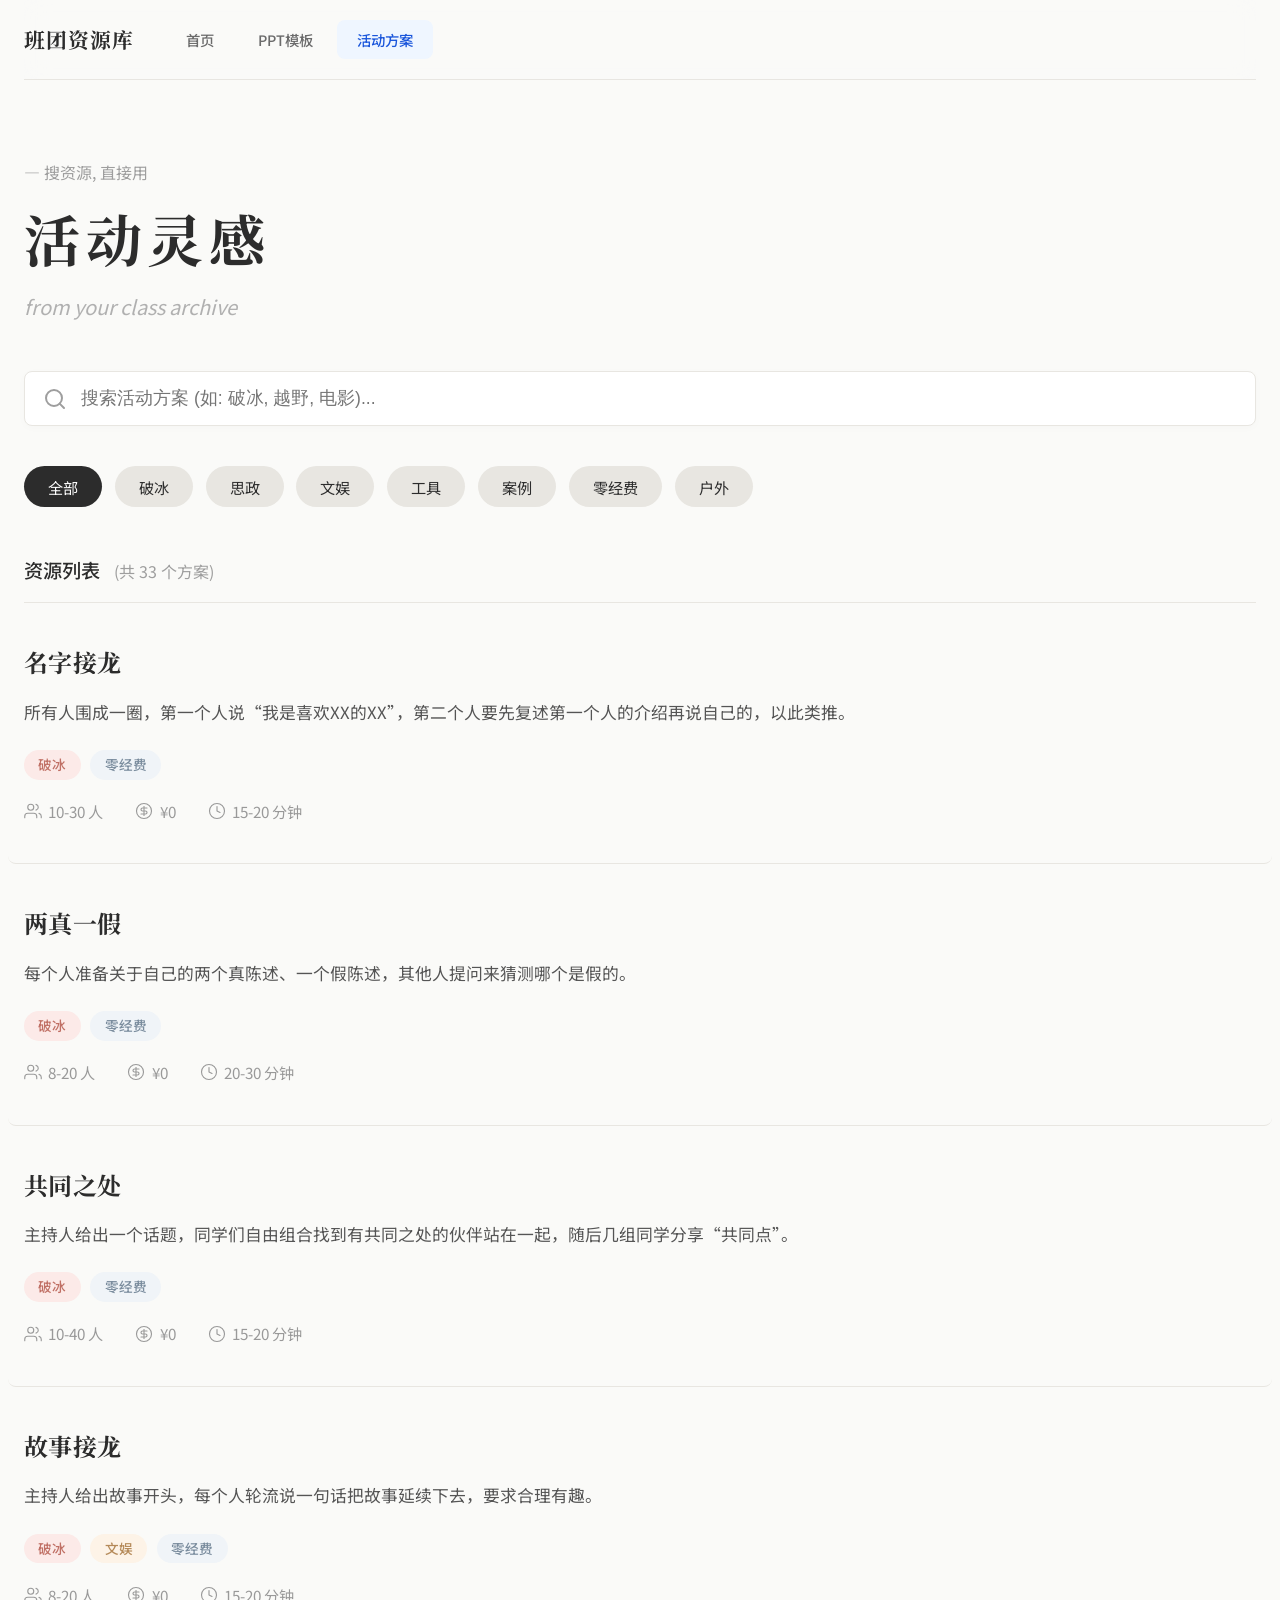
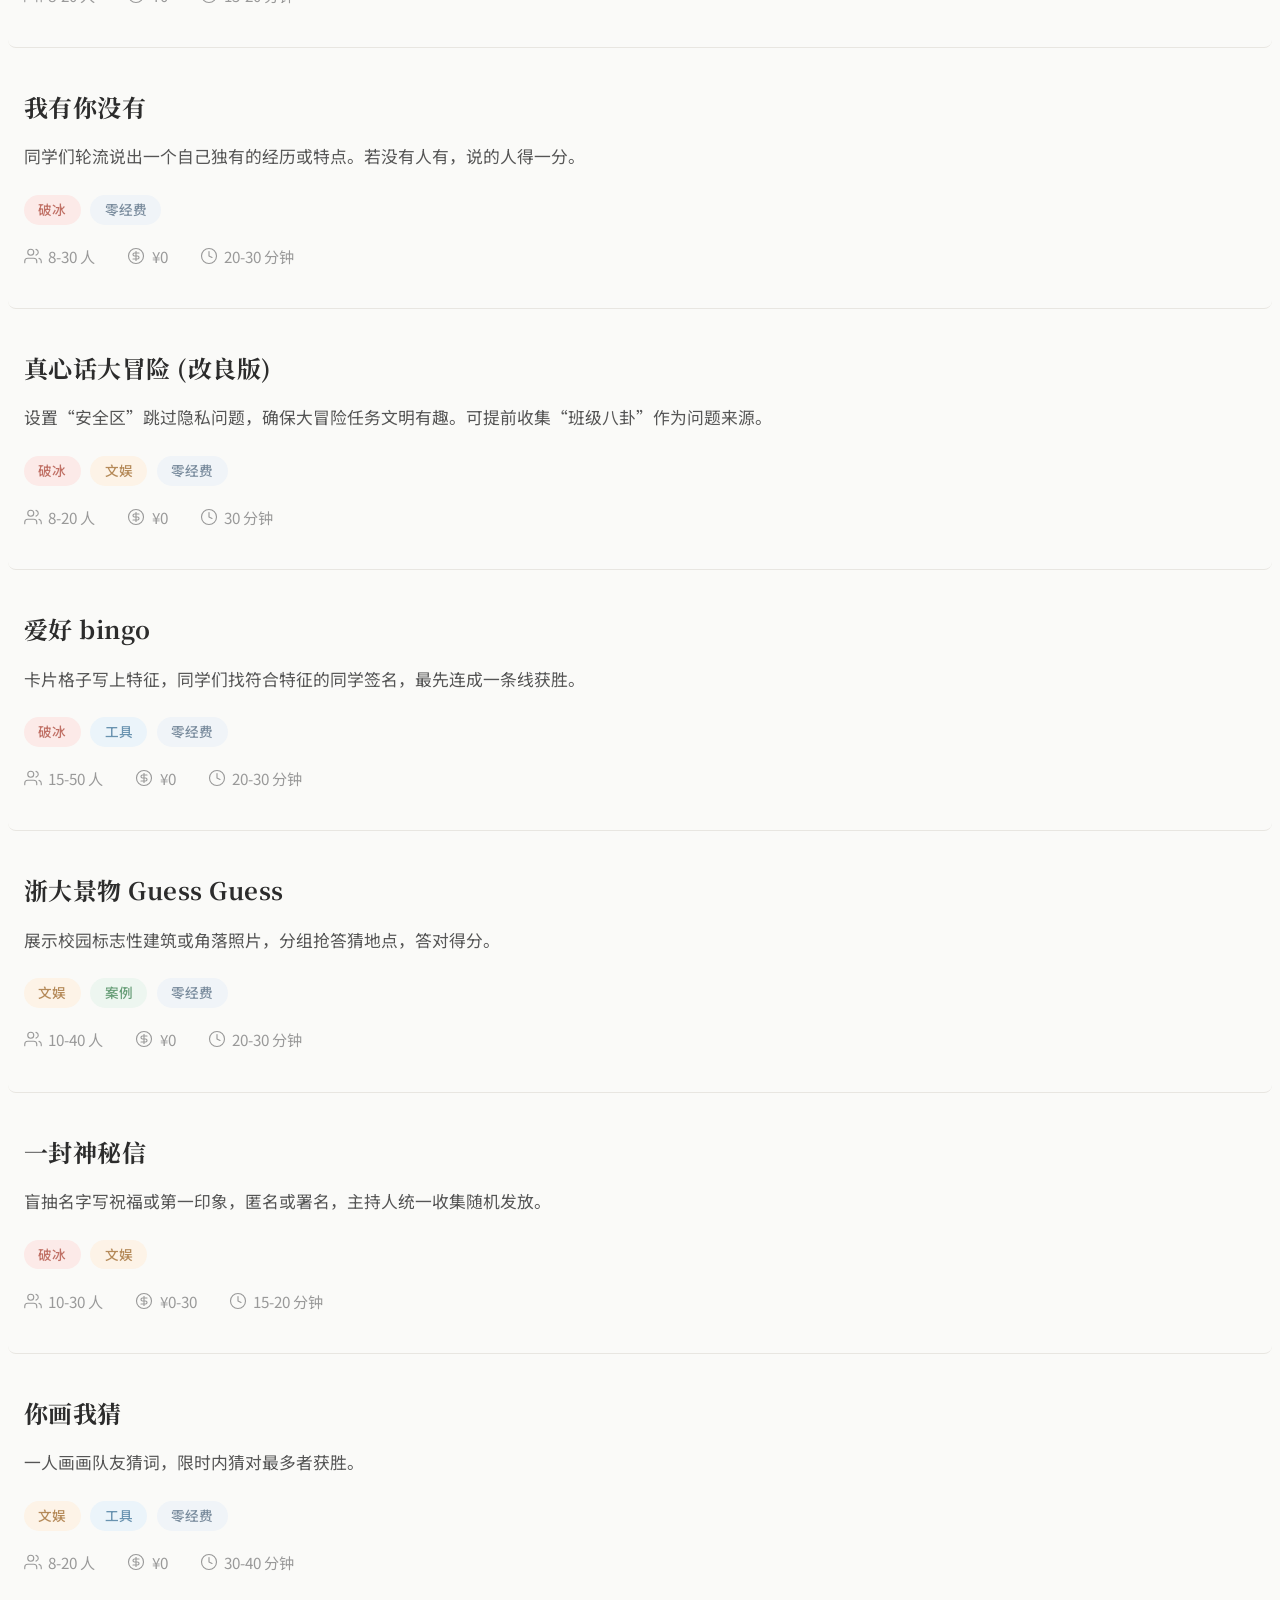
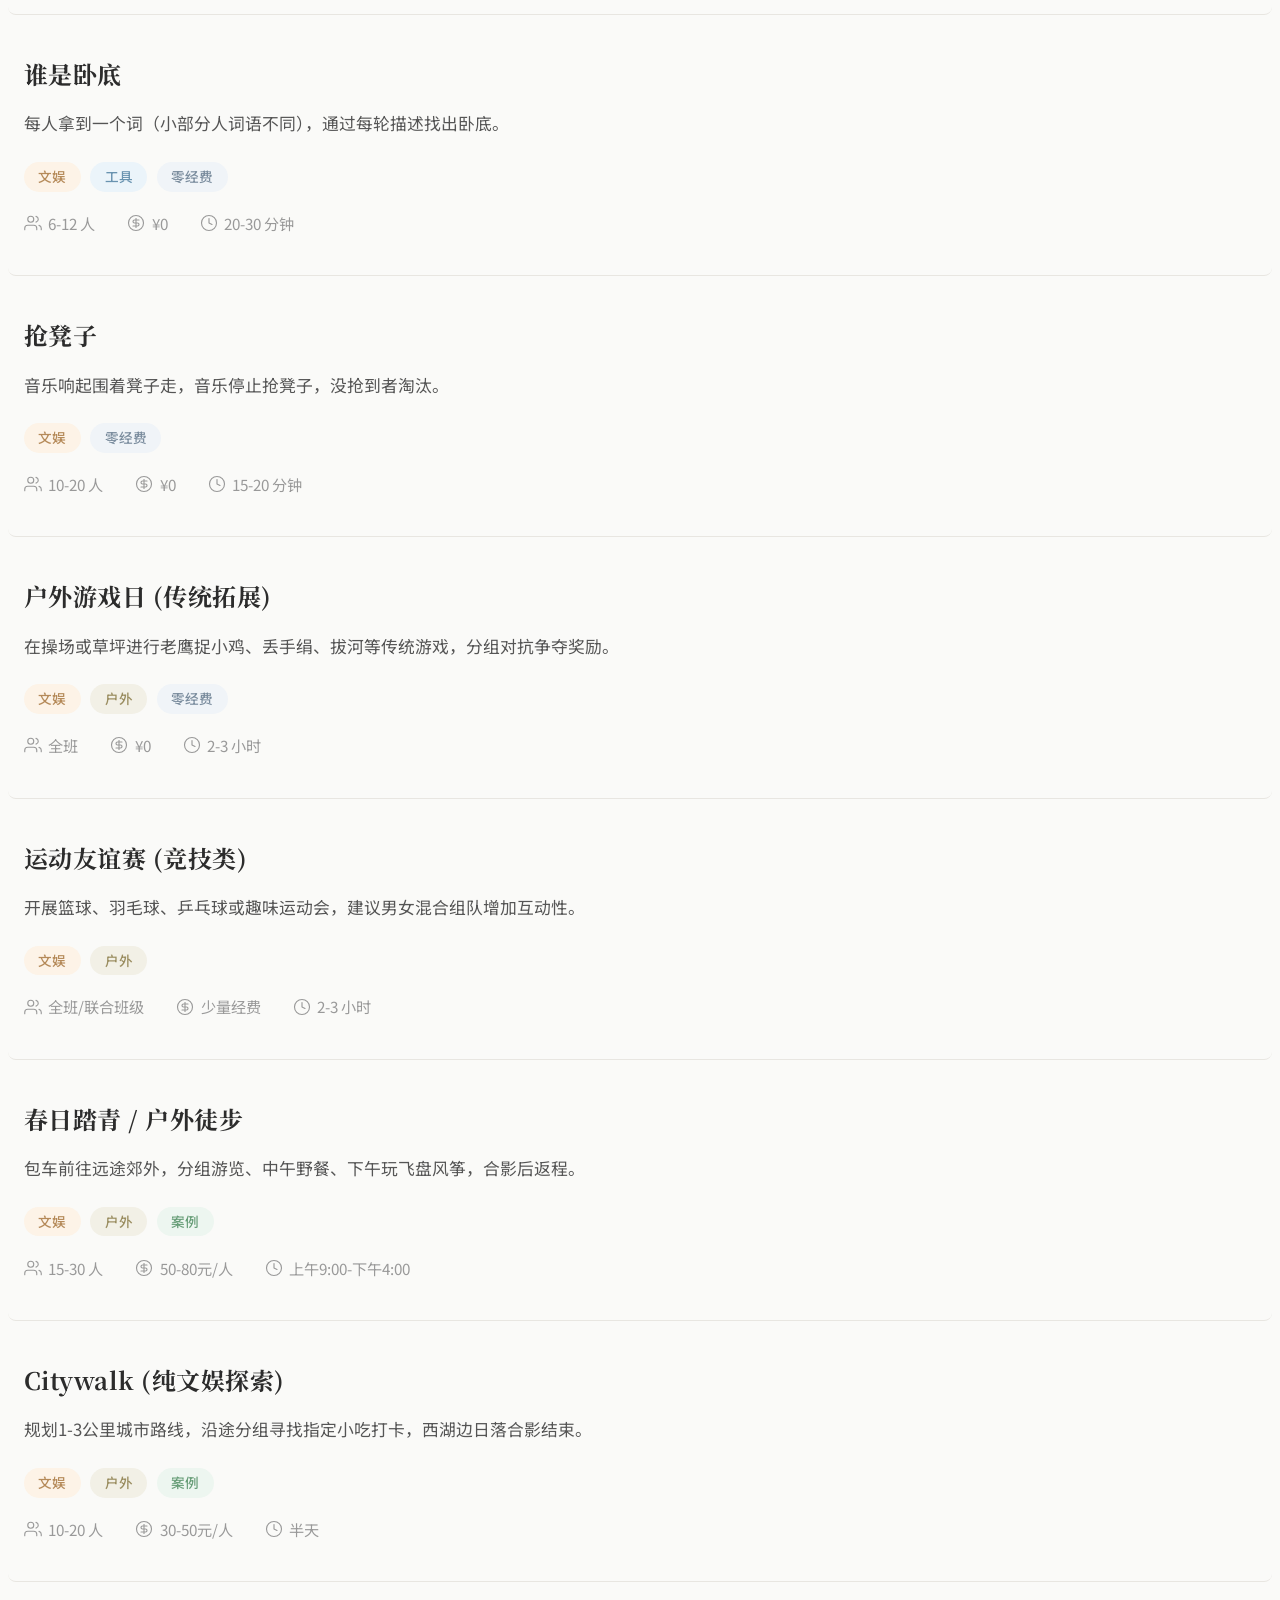
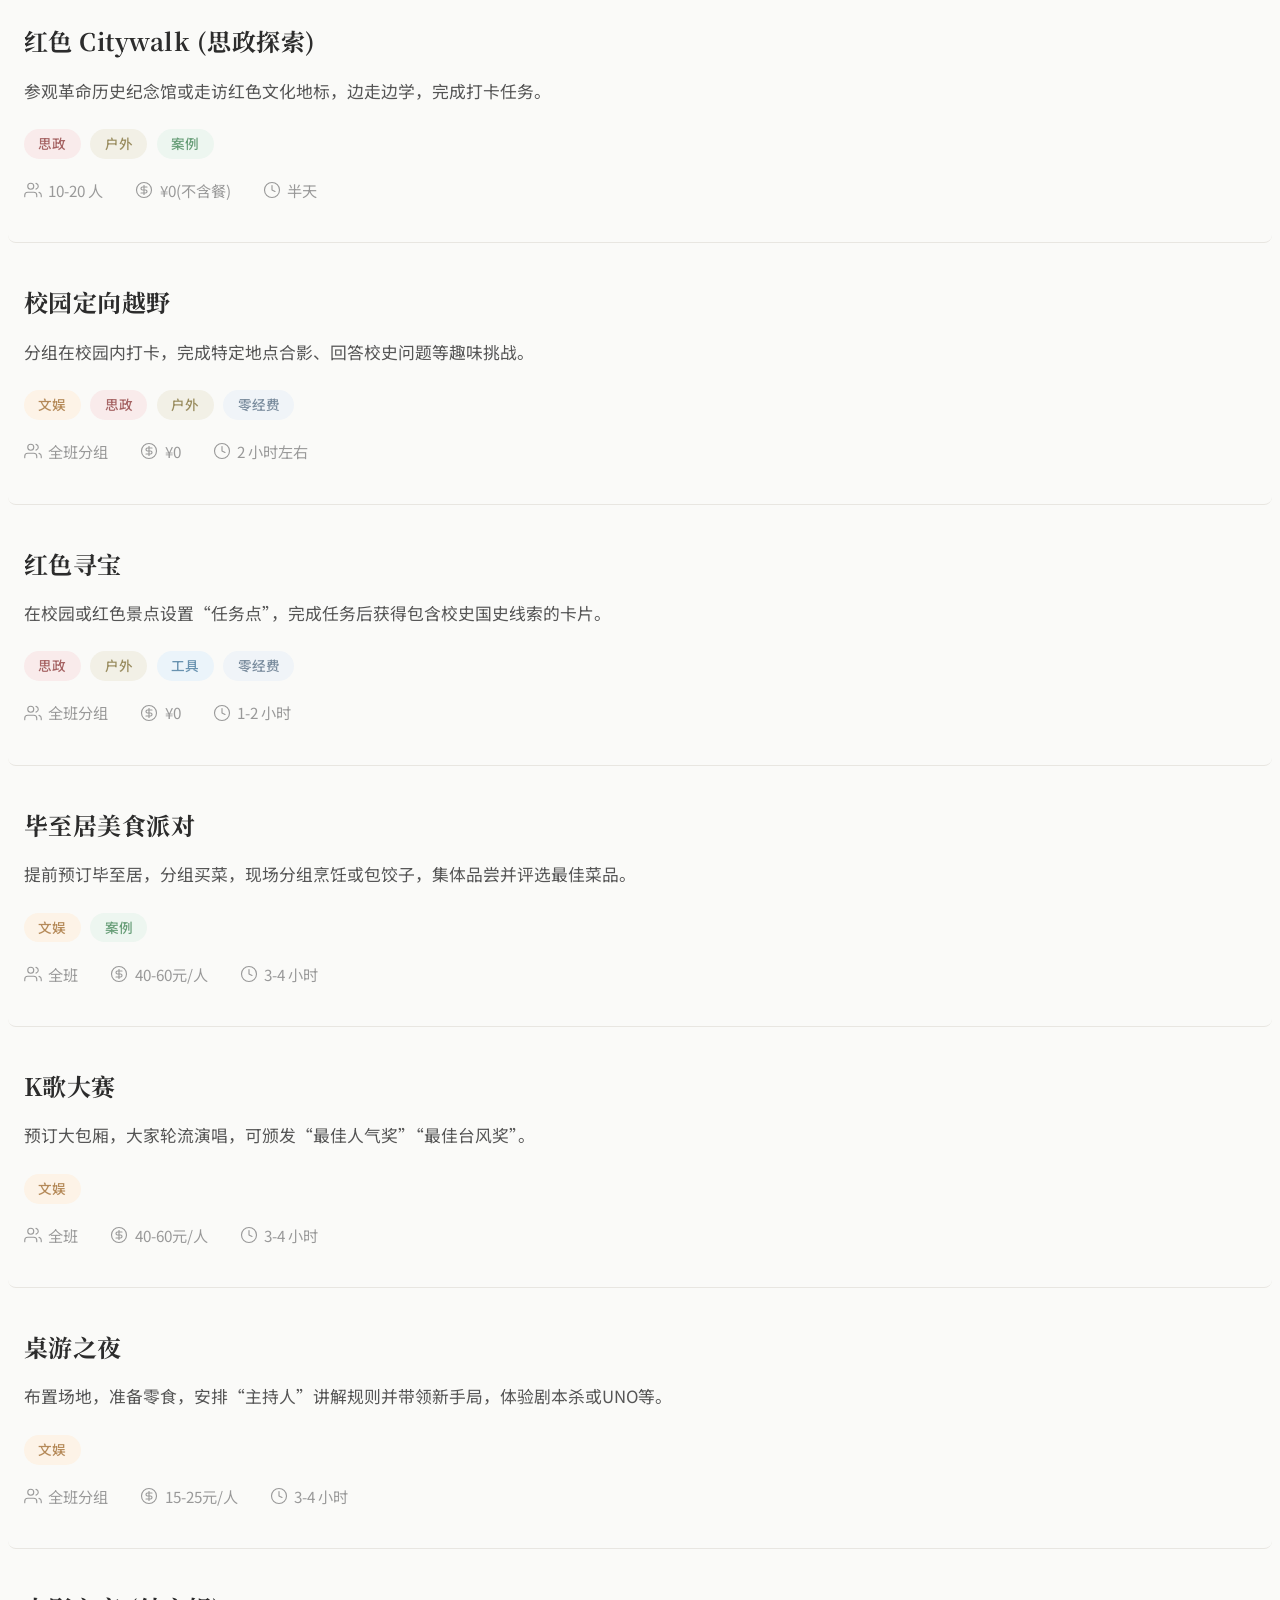
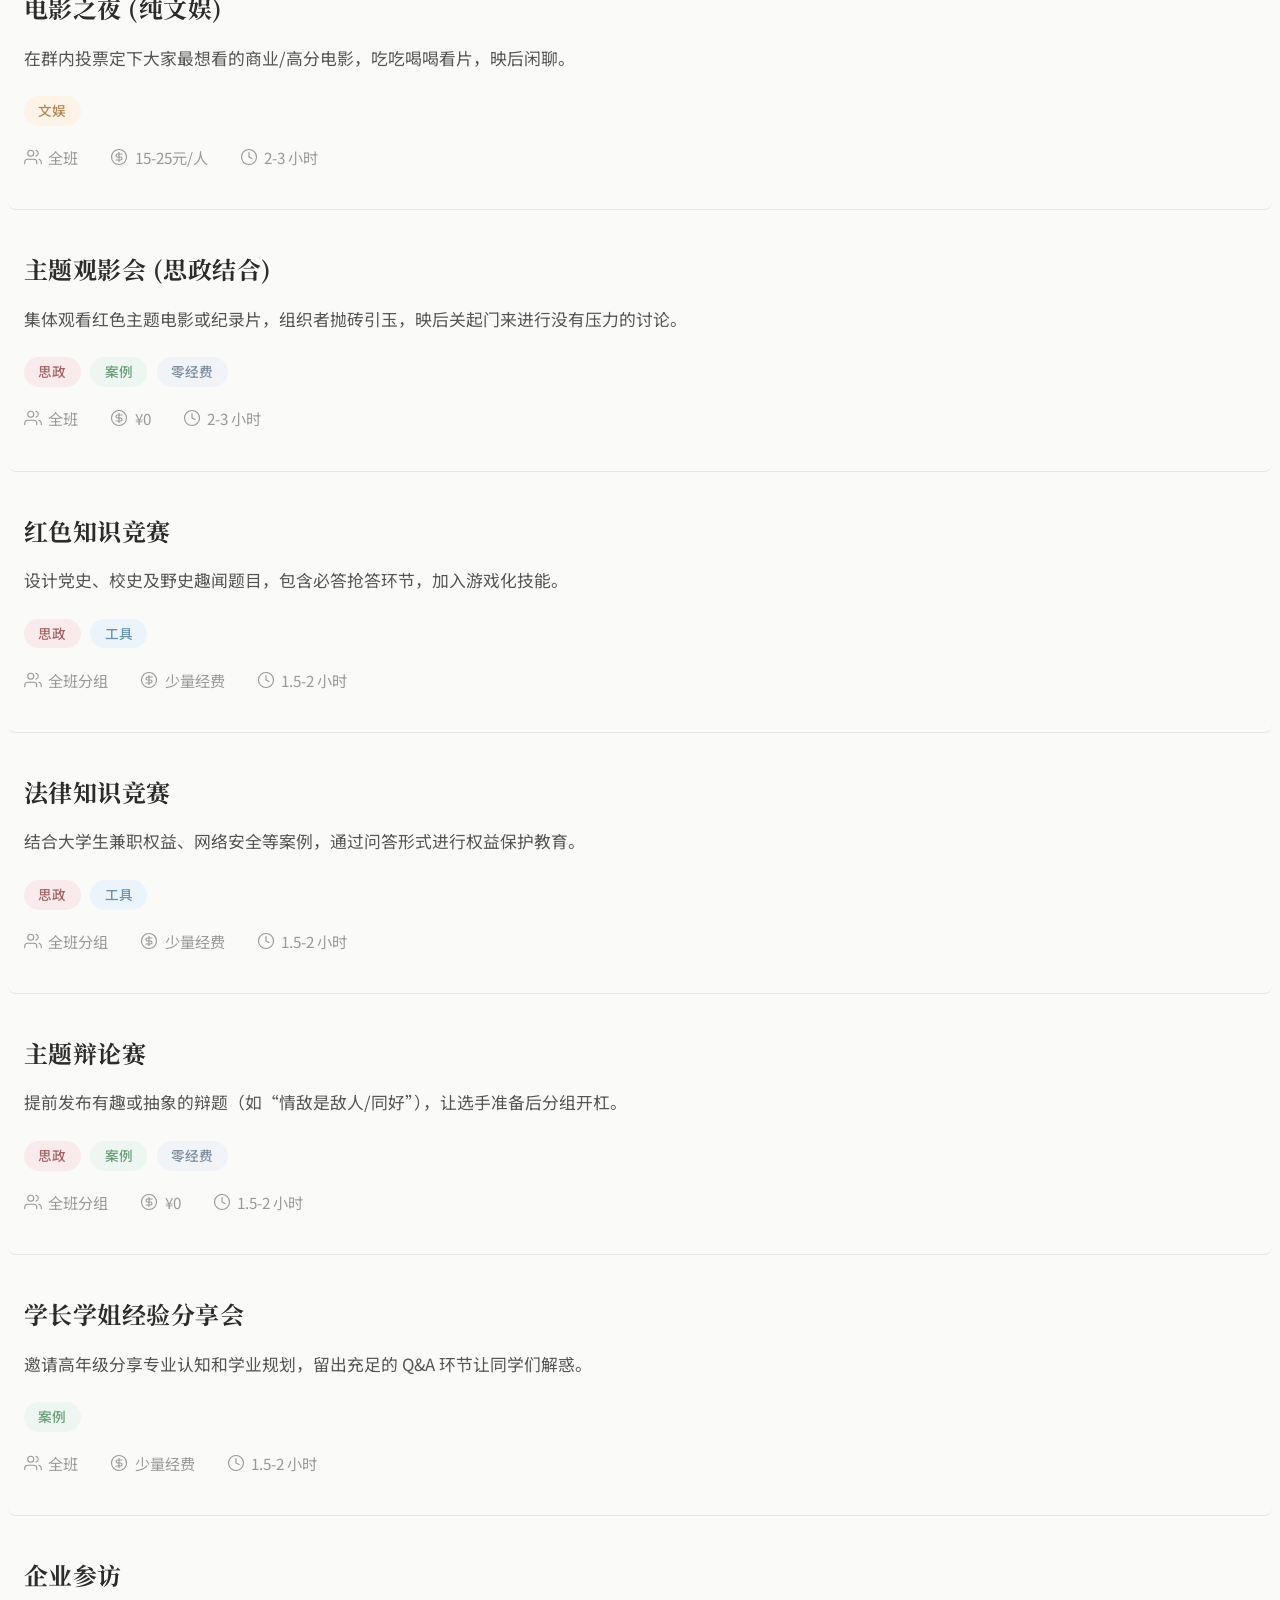
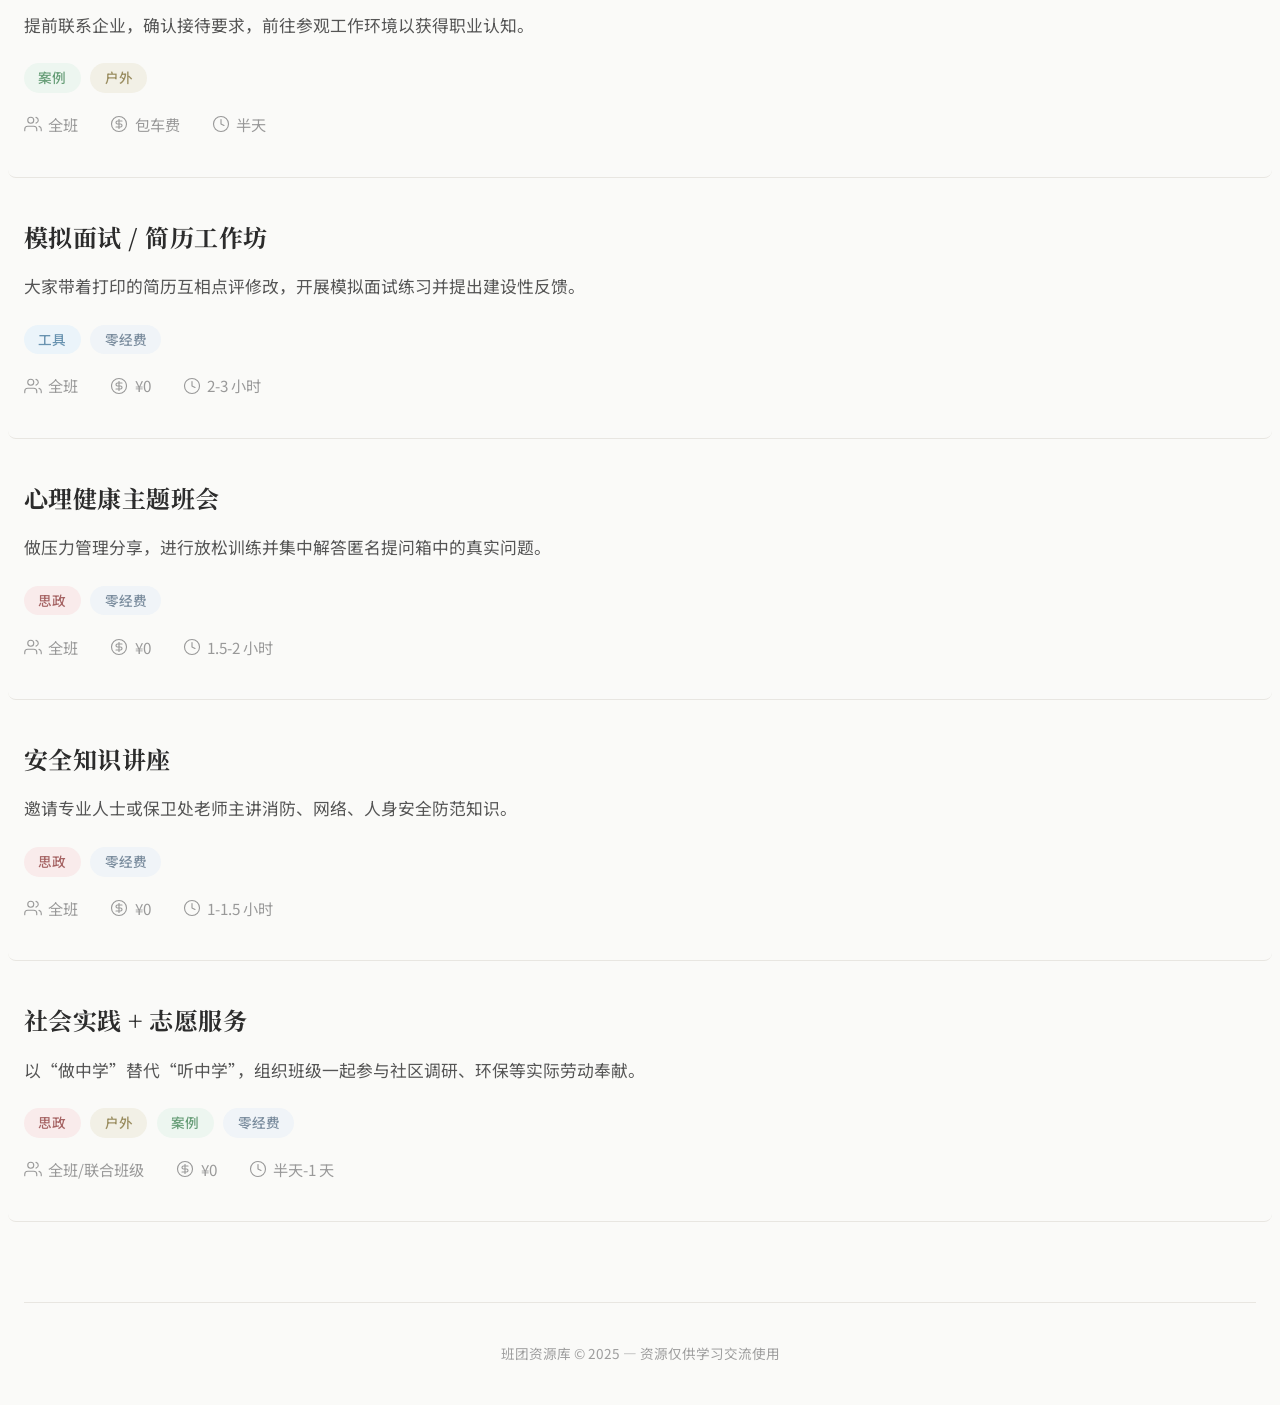
==== activities.html @ 4f04fa29 "初始化班团资源库网站 - 首页：Hero + 快速入口导航 - PPT模板页：43个模板，分类筛选 + 预览 + 下载 - 活动方案页：33个方案，列表/详情视图 + 搜索筛选 - 39张PPT预览图" ====
<!DOCTYPE html>
<html lang="zh-CN">
<head>
    <meta charset="UTF-8">
    <meta name="viewport" content="width=device-width, initial-scale=1.0">
    <title>活动方案 — 班团资源库</title>
    <link rel="stylesheet" href="common.css">
    <style>
        /* ========== Activities Page (adapted from 第一版) ========== */
        .activities-page { padding: 3rem 0 5rem; }

        .intro-section { padding: 2rem 0 3rem; text-align: left; }
        .subtitle { color: var(--text-muted); font-size: 1rem; margin-bottom: 0.5rem; }
        .main-title { font-family: var(--serif); font-size: 3.5rem; font-weight: 700; margin: 0; letter-spacing: 0.1em; }
        .subtitle-english { color: #b0b0b0; font-style: italic; font-size: 1.25rem; margin-top: 0.5rem; }

        .search-bar { position: relative; margin-bottom: 2.5rem; }
        .search-bar input { width: 100%; padding: 1rem 1rem 1rem 3.5rem; font-size: 1.1rem; border: 1px solid var(--border); border-radius: 8px; background-color: #fff; outline: none; transition: border-color 0.2s; box-shadow: 0 2px 10px rgba(0,0,0,0.02); }
        .search-bar input:focus { border-color: #bbb; box-shadow: 0 4px 15px rgba(0,0,0,0.05); }

        .filters { display: flex; flex-wrap: wrap; gap: 0.8rem; margin-bottom: 3rem; }
        .filter-btn { padding: 0.6rem 1.5rem; border: none; border-radius: 999px; background-color: var(--border); color: var(--text); font-size: 0.95rem; cursor: pointer; transition: all 0.2s; font-family: var(--sans); }
        .filter-btn:hover { background-color: #ddd; }
        .filter-btn.active { background-color: var(--text); color: #fff; }

        .content-header { display: flex; justify-content: space-between; align-items: center; padding-bottom: 1rem; border-bottom: 1px solid var(--border); }
        .content-header h3 { font-size: 1.2rem; font-weight: 500; }

        .activity-list { display: flex; flex-direction: column; }
        .activity-item { display: flex; justify-content: space-between; align-items: flex-start; padding: 2.5rem 1rem; border-bottom: 1px solid var(--border); transition: background-color 0.2s, transform 0.2s; cursor: pointer; margin: 0 -1rem; border-radius: 8px; }
        .activity-item:hover { background-color: rgba(248, 247, 243, 0.9); }

        .item-details { flex: 1; padding-right: 3rem; }
        .item-details h4 { font-family: var(--serif); font-size: 1.5rem; font-weight: 700; color: #2C2C2C; margin-bottom: 1rem; letter-spacing: 0.02em; }
        .item-details p { color: #555555; margin-bottom: 1.5rem; font-size: 1.05rem; line-height: 1.7; max-width: 900px; }

        /* Tags */
        .tags { display: flex; flex-wrap: wrap; gap: 0.6rem; margin-bottom: 1.2rem; }
        .tag { padding: 0.25rem 0.9rem; border-radius: 999px; font-size: 0.85rem; font-weight: 500; background-color: #F0F0F0; color: #666; }
        .tag[data-type="文娱"] { background-color: #FDF3E7; color: #B58A59; }
        .tag[data-type="零经费"] { background-color: #F0F4F8; color: #7B8D9E; }
        .tag[data-type="破冰"] { background-color: #FCEAE8; color: #C07065; }
        .tag[data-type="工具"] { background-color: #EBF4FA; color: #6993B0; }
        .tag[data-type="思政"] { background-color: #F9EBEB; color: #A66464; }
        .tag[data-type="案例"] { background-color: #EDF6F0; color: #689E78; }
        .tag[data-type="户外"] { background-color: #F2F0E6; color: #9A8D60; }

        .metadata { display: flex; flex-wrap: wrap; gap: 2rem; color: #999; font-size: 0.95rem; }
        .metadata span { display: flex; align-items: center; gap: 0.4rem; }
        .metadata svg { stroke: #999; stroke-width: 1.5; width: 18px; height: 18px; }

        .rating { font-size: 1.3rem; color: #E0E0E0; letter-spacing: 0.1em; white-space: nowrap; margin-top: 5px; }
        .rating .filled { color: #D4C4A8; }

        .empty-state { text-align: center; padding: 6rem 0; color: var(--text-muted); font-size: 1.2rem; }

        /* ========== Detail View ========== */
        #detail-view { display: none; }
        #detail-view .container { padding-top: 2rem; }

        .detail-nav { display: inline-flex; align-items: center; gap: 0.5rem; padding: 0.5rem 1rem 0.5rem 0; margin-bottom: 2.5rem; cursor: pointer; color: var(--text); font-weight: 500; transition: color 0.2s; font-size: 1.1rem; }
        .detail-nav:hover { color: #888; }

        .detail-header { margin-bottom: 4rem; max-width: 900px; }
        .detail-main-title { font-family: var(--serif); font-size: 2.8rem; font-weight: 700; color: #1a1a1a; margin-bottom: 1.5rem; letter-spacing: 0.05em; line-height: 1.3; }
        .detail-desc { color: #555; font-size: 1.2rem; line-height: 1.8; }

        .detail-meta-grid { display: flex; justify-content: space-between; border-top: 1px solid var(--border); border-bottom: 1px solid var(--border); padding: 2rem 1rem; margin-bottom: 4rem; background-color: rgba(255,255,255,0.3); border-radius: 8px; }
        .meta-item { flex: 1; border: none; padding: 0; }
        .meta-label { font-size: 0.9rem; color: #A0A0A0; margin-bottom: 0.6rem; text-transform: uppercase; letter-spacing: 0.05em; }
        .meta-value { display: flex; align-items: center; gap: 0.6rem; color: #222; font-size: 1.1rem; font-weight: 500; }

        .detail-section { margin-bottom: 4rem; padding-bottom: 3rem; }
        .section-subtitle { display: flex; align-items: baseline; gap: 0.8rem; font-family: var(--serif); font-size: 1.6rem; color: #2C2C2C; margin-bottom: 2rem; }
        .section-num { font-family: var(--sans); font-size: 1.1rem; color: #B0B0B0; font-weight: 400; }

        .step-list { list-style: none; padding: 0; max-width: 1000px; }
        .step-list li { display: flex; align-items: flex-start; gap: 1.2rem; margin-bottom: 1.5rem; color: #333; line-height: 1.7; font-size: 1.05rem; }
        .step-number { display: flex; align-items: center; justify-content: center; background-color: #2C2C2C; color: #FFF; border-radius: 50%; width: 26px; height: 26px; font-size: 0.9rem; flex-shrink: 0; margin-top: 3px; font-weight: 500; }

        .material-list { list-style: none; padding: 0; display: grid; grid-template-columns: repeat(auto-fill, minmax(250px, 1fr)); gap: 1.5rem; }
        .material-list li { display: flex; align-items: center; gap: 1rem; color: #333; font-size: 1.05rem; }
        .checkbox-mock { width: 20px; height: 20px; border: 2px solid #CCC; border-radius: 4px; flex-shrink: 0; }

        @media (max-width: 600px) {
            .detail-meta-grid { flex-wrap: wrap; gap: 1.5rem; }
            .meta-item { flex: 1 1 45%; }
            .main-title { font-size: 2.5rem; }
            .detail-main-title { font-size: 2rem; }
            .item-details { padding-right: 1rem; }
        }
    </style>
</head>
<body>

    <!-- ===== List View ===== -->
    <div id="list-view" class="container">
        <header class="site-header">
            <div class="header-left">
                <a href="index.html" class="header-logo">班团资源库</a>
                <nav class="header-nav">
                    <a href="index.html" class="nav-link">首页</a>
                    <a href="ppt.html" class="nav-link">PPT模板</a>
                    <a href="activities.html" class="nav-link active">活动方案</a>
                </nav>
            </div>
        </header>

        <main class="activities-page">
            <section class="intro-section">
                <p class="subtitle">— 搜资源, 直接用</p>
                <h2 class="main-title">活动灵感</h2>
                <p class="subtitle-english">from your class archive</p>
            </section>

            <section class="search-section">
                <div class="search-bar">
                    <svg class="search-icon" xmlns="http://www.w3.org/2000/svg" width="24" height="24" viewBox="0 0 24 24" fill="none" stroke="currentColor" stroke-width="2" stroke-linecap="round" stroke-linejoin="round" style="position:absolute;top:50%;left:1.2rem;transform:translateY(-50%);color:var(--text-muted)"><circle cx="11" cy="11" r="8"></circle><line x1="21" y1="21" x2="16.65" y2="16.65"></line></svg>
                    <input type="text" id="searchInput" placeholder="搜索活动方案 (如: 破冰, 越野, 电影)...">
                </div>
            </section>

            <section class="filters-section">
                <div class="filters" id="filterContainer">
                    <button class="filter-btn active" data-filter="全部">全部</button>
                    <button class="filter-btn" data-filter="破冰">破冰</button>
                    <button class="filter-btn" data-filter="思政">思政</button>
                    <button class="filter-btn" data-filter="文娱">文娱</button>
                    <button class="filter-btn" data-filter="工具">工具</button>
                    <button class="filter-btn" data-filter="案例">案例</button>
                    <button class="filter-btn" data-filter="零经费">零经费</button>
                    <button class="filter-btn" data-filter="户外">户外</button>
                </div>
            </section>

            <section class="content-section">
                <div class="content-header">
                    <h3>资源列表 <span id="resultCount" style="font-size:1rem; color:#9E9E9E; font-weight:normal; margin-left:10px;"></span></h3>
                </div>
                <div id="activity-list" class="activity-list"></div>
            </section>
        </main>

        <footer class="site-footer">
            <p>班团资源库 &copy; 2025 — 资源仅供学习交流使用</p>
        </footer>
    </div>

    <!-- ===== Detail View ===== -->
    <div id="detail-view" class="container" style="display: none;">
        <div class="detail-nav" id="backBtn">
            <svg xmlns="http://www.w3.org/2000/svg" width="24" height="24" viewBox="0 0 24 24" fill="none" stroke="currentColor" stroke-width="2" stroke-linecap="round" stroke-linejoin="round"><line x1="19" y1="12" x2="5" y2="12"></line><polyline points="12 19 5 12 12 5"></polyline></svg>
            <span>返回资源库</span>
        </div>

        <div class="detail-header">
            <div id="detail-tags" class="tags" style="margin-bottom: 1.5rem;"></div>
            <h1 id="detail-title" class="detail-main-title">标题</h1>
            <p id="detail-desc" class="detail-desc">描述</p>
        </div>

        <div class="detail-meta-grid">
            <div class="meta-item">
                <div class="meta-label">适用人数</div>
                <div class="meta-value">
                    <svg xmlns="http://www.w3.org/2000/svg" width="18" height="18" viewBox="0 0 24 24" fill="none" stroke="currentColor" stroke-width="1.5" stroke-linecap="round" stroke-linejoin="round"><path d="M17 21v-2a4 4 0 0 0-4-4H5a4 4 0 0 0-4 4v2"></path><circle cx="9" cy="7" r="4"></circle><path d="M23 21v-2a4 4 0 0 0-3-3.87"></path><path d="M16 3.13a4 4 0 0 1 0 7.75"></path></svg>
                    <span id="detail-pax"></span>
                </div>
            </div>
            <div class="meta-item">
                <div class="meta-label">预算</div>
                <div class="meta-value">
                    <svg xmlns="http://www.w3.org/2000/svg" width="18" height="18" viewBox="0 0 24 24" fill="none" stroke="currentColor" stroke-width="1.5" stroke-linecap="round" stroke-linejoin="round"><path d="M12 2C6.48 2 2 6.48 2 12s4.48 10 10 10 10-4.48 10-10S17.52 2 12 2z"></path><path d="M16 8h-6a2 2 0 1 0 0 4h4a2 2 0 1 1 0 4H8"></path><path d="M12 18V6"></path></svg>
                    <span id="detail-budget"></span>
                </div>
            </div>
            <div class="meta-item">
                <div class="meta-label">时长</div>
                <div class="meta-value">
                    <svg xmlns="http://www.w3.org/2000/svg" width="18" height="18" viewBox="0 0 24 24" fill="none" stroke="currentColor" stroke-width="1.5" stroke-linecap="round" stroke-linejoin="round"><circle cx="12" cy="12" r="10"></circle><polyline points="12 6 12 12 16 14"></polyline></svg>
                    <span id="detail-time"></span>
                </div>
            </div>
            <div class="meta-item">
                <div class="meta-label">难度</div>
                <div class="meta-value" style="gap: 8px;">
                    <span id="detail-rating-stars"></span>
                    <span id="detail-rating-text" style="font-weight: 700; color: #333; margin-left: 5px;"></span>
                </div>
            </div>
        </div>

        <div class="detail-section">
            <h3 class="section-subtitle"><span class="section-num">01</span> 步骤说明</h3>
            <ul id="detail-steps" class="step-list"></ul>
        </div>

        <div class="detail-section">
            <h3 class="section-subtitle"><span class="section-num">02</span> 物料清单</h3>
            <ul id="detail-materials" class="material-list"></ul>
        </div>
    </div>

    <script src="activities.js"></script>
</body>
</html>
---- common.css ----
@import url('https://fonts.googleapis.com/css2?family=Noto+Serif+SC:wght@400;600;700;900&family=Noto+Sans+SC:wght@300;400;500;600;700&display=swap');

:root {
    --bg: #FAFAF8;
    --surface: #FFFFFF;
    --border: #E8E6E1;
    --text: #2C2C2C;
    --text-secondary: #6B6B6B;
    --text-muted: #9E9E9E;
    --primary: #1A56DB;
    --primary-hover: #1E40AF;
    --primary-light: #EFF6FF;
    --shadow-sm: 0 1px 2px rgba(0,0,0,0.04);
    --shadow-md: 0 4px 12px rgba(0,0,0,0.06);
    --shadow-lg: 0 12px 32px rgba(0,0,0,0.08);
    --radius: 12px;
    --radius-lg: 16px;
    --serif: 'Noto Serif SC', serif;
    --sans: 'Noto Sans SC', sans-serif;
}

* { box-sizing: border-box; margin: 0; padding: 0; }

html { scroll-behavior: smooth; }

body {
    background-color: var(--bg);
    font-family: var(--sans);
    color: var(--text);
    line-height: 1.6;
    -webkit-font-smoothing: antialiased;
}

.container {
    max-width: 1280px;
    margin: 0 auto;
    padding: 0 1.5rem;
}

/* ========== Shared Header / Nav ========== */
.site-header {
    display: flex;
    justify-content: space-between;
    align-items: center;
    padding: 1.25rem 0;
    border-bottom: 1px solid var(--border);
    position: sticky;
    top: 0;
    background: rgba(250,250,248,0.85);
    backdrop-filter: blur(12px);
    z-index: 100;
}

.header-left { display: flex; align-items: center; gap: 2rem; }

.header-logo {
    font-family: var(--serif);
    font-size: 1.3rem;
    font-weight: 700;
    letter-spacing: 0.05em;
    color: var(--text);
    text-decoration: none;
}

.header-nav { display: flex; gap: 0.25rem; }

.nav-link {
    padding: 0.5rem 1.25rem;
    border-radius: 8px;
    text-decoration: none;
    color: var(--text-secondary);
    font-size: 0.9rem;
    font-weight: 500;
    transition: all 0.2s;
}
.nav-link:hover { color: var(--text); background: var(--border); }
.nav-link.active { color: var(--primary); background: var(--primary-light); }

/* ========== Section Headers ========== */
.section-header {
    text-align: center;
    margin-bottom: 2.5rem;
}

.section-tag {
    display: inline-block;
    padding: 0.25rem 0.85rem;
    background: var(--border);
    border-radius: 999px;
    font-size: 0.7rem;
    font-weight: 600;
    letter-spacing: 0.15em;
    color: var(--text-muted);
    margin-bottom: 0.75rem;
}

.section-title {
    font-family: var(--serif);
    font-size: 2.25rem;
    font-weight: 700;
    letter-spacing: 0.03em;
    margin-bottom: 0.5rem;
}

.section-desc {
    color: var(--text-secondary);
    font-size: 1rem;
}

/* ========== Buttons ========== */
.btn-primary, .btn-secondary {
    display: inline-flex;
    align-items: center;
    gap: 0.5rem;
    padding: 0.75rem 1.75rem;
    border-radius: 10px;
    font-size: 0.95rem;
    font-weight: 600;
    text-decoration: none;
    transition: all 0.25s;
    cursor: pointer;
    font-family: var(--sans);
}

.btn-primary {
    background: var(--primary);
    color: #fff;
    border: none;
}
.btn-primary:hover { background: var(--primary-hover); transform: translateY(-1px); box-shadow: var(--shadow-md); }

.btn-secondary {
    background: var(--surface);
    color: var(--text);
    border: 1px solid var(--border);
}
.btn-secondary:hover { border-color: #C0C0C0; background: #F5F5F2; transform: translateY(-1px); }

/* ========== Footer ========== */
.site-footer {
    text-align: center;
    padding: 2.5rem 0;
    border-top: 1px solid var(--border);
    color: var(--text-muted);
    font-size: 0.85rem;
}

/* ========== Responsive ========== */
@media (max-width: 900px) {
    .section-title { font-size: 1.75rem; }
}

@media (max-width: 600px) {
    .container { padding: 0 1rem; }
    .section-title { font-size: 1.5rem; }
    .header-nav { gap: 0; }
    .nav-link { padding: 0.4rem 0.75rem; font-size: 0.8rem; }
    .site-header { flex-direction: column; gap: 0.75rem; align-items: flex-start; }
}
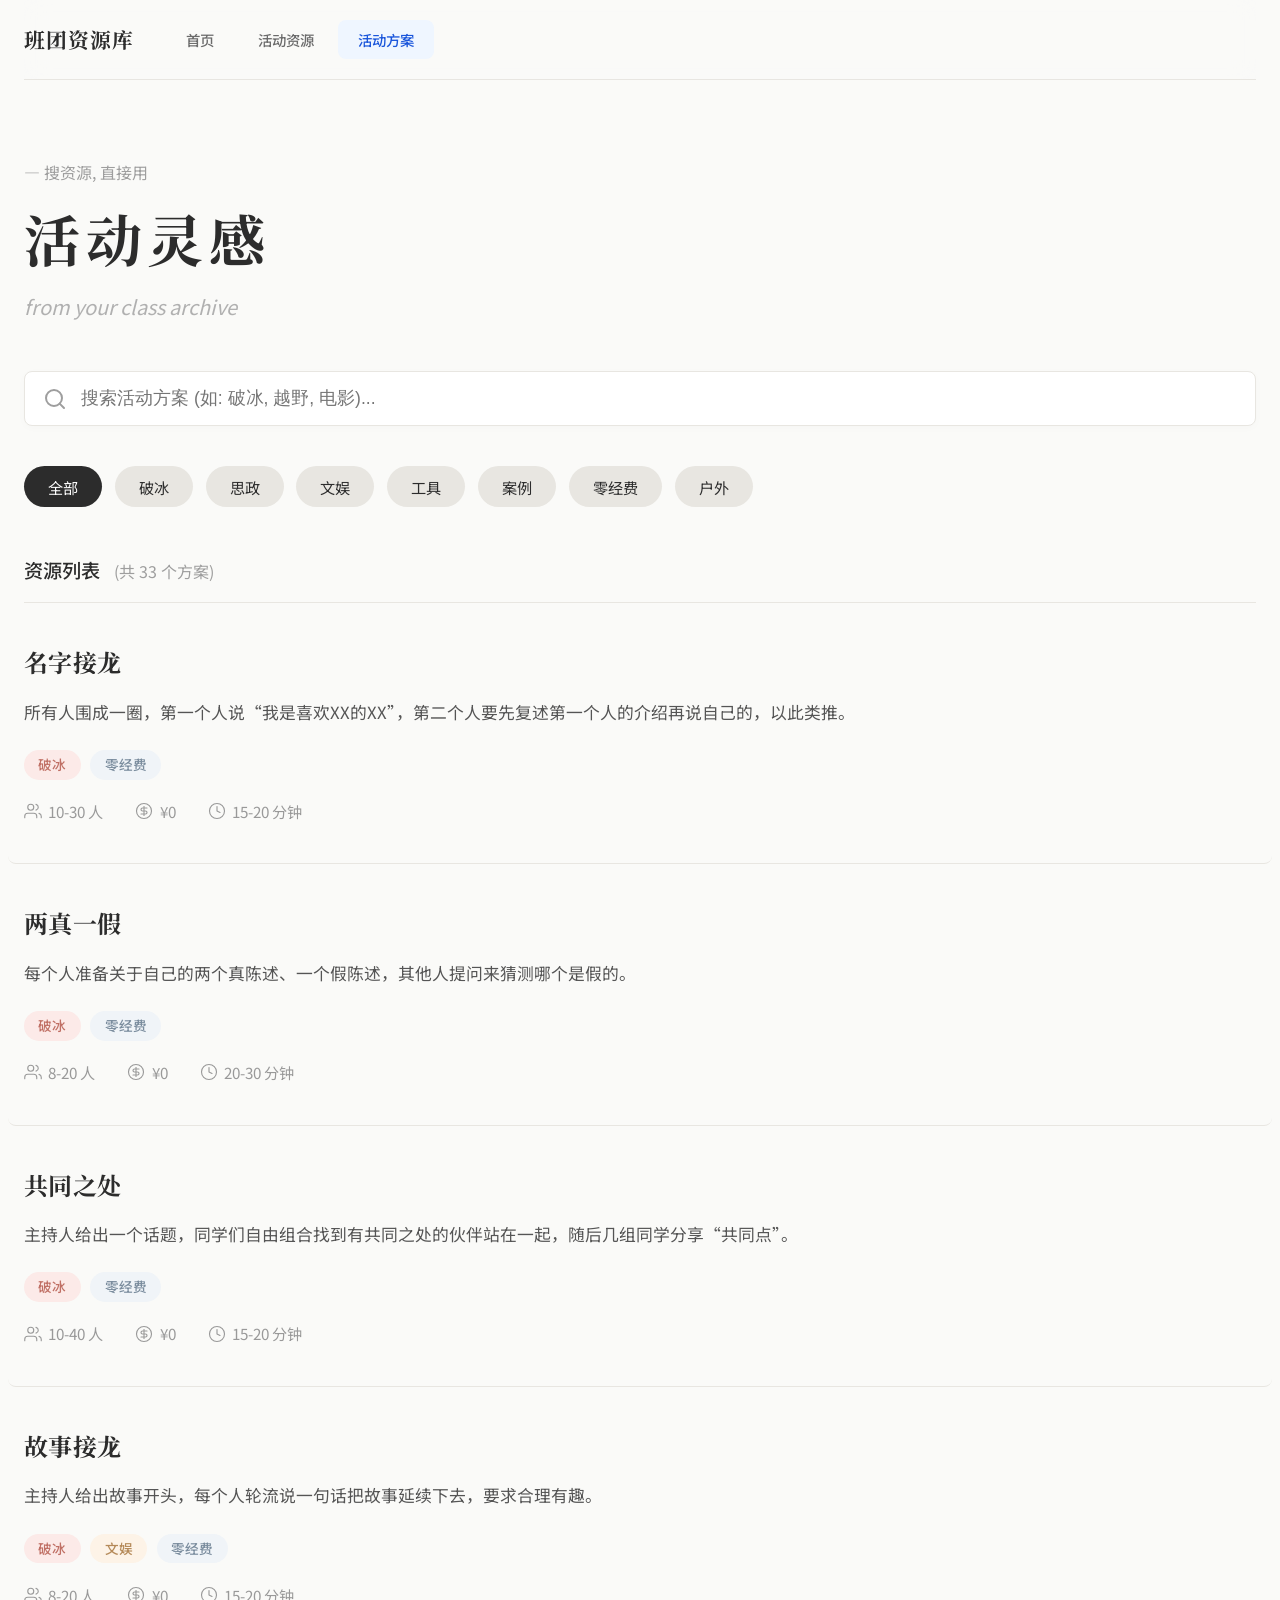
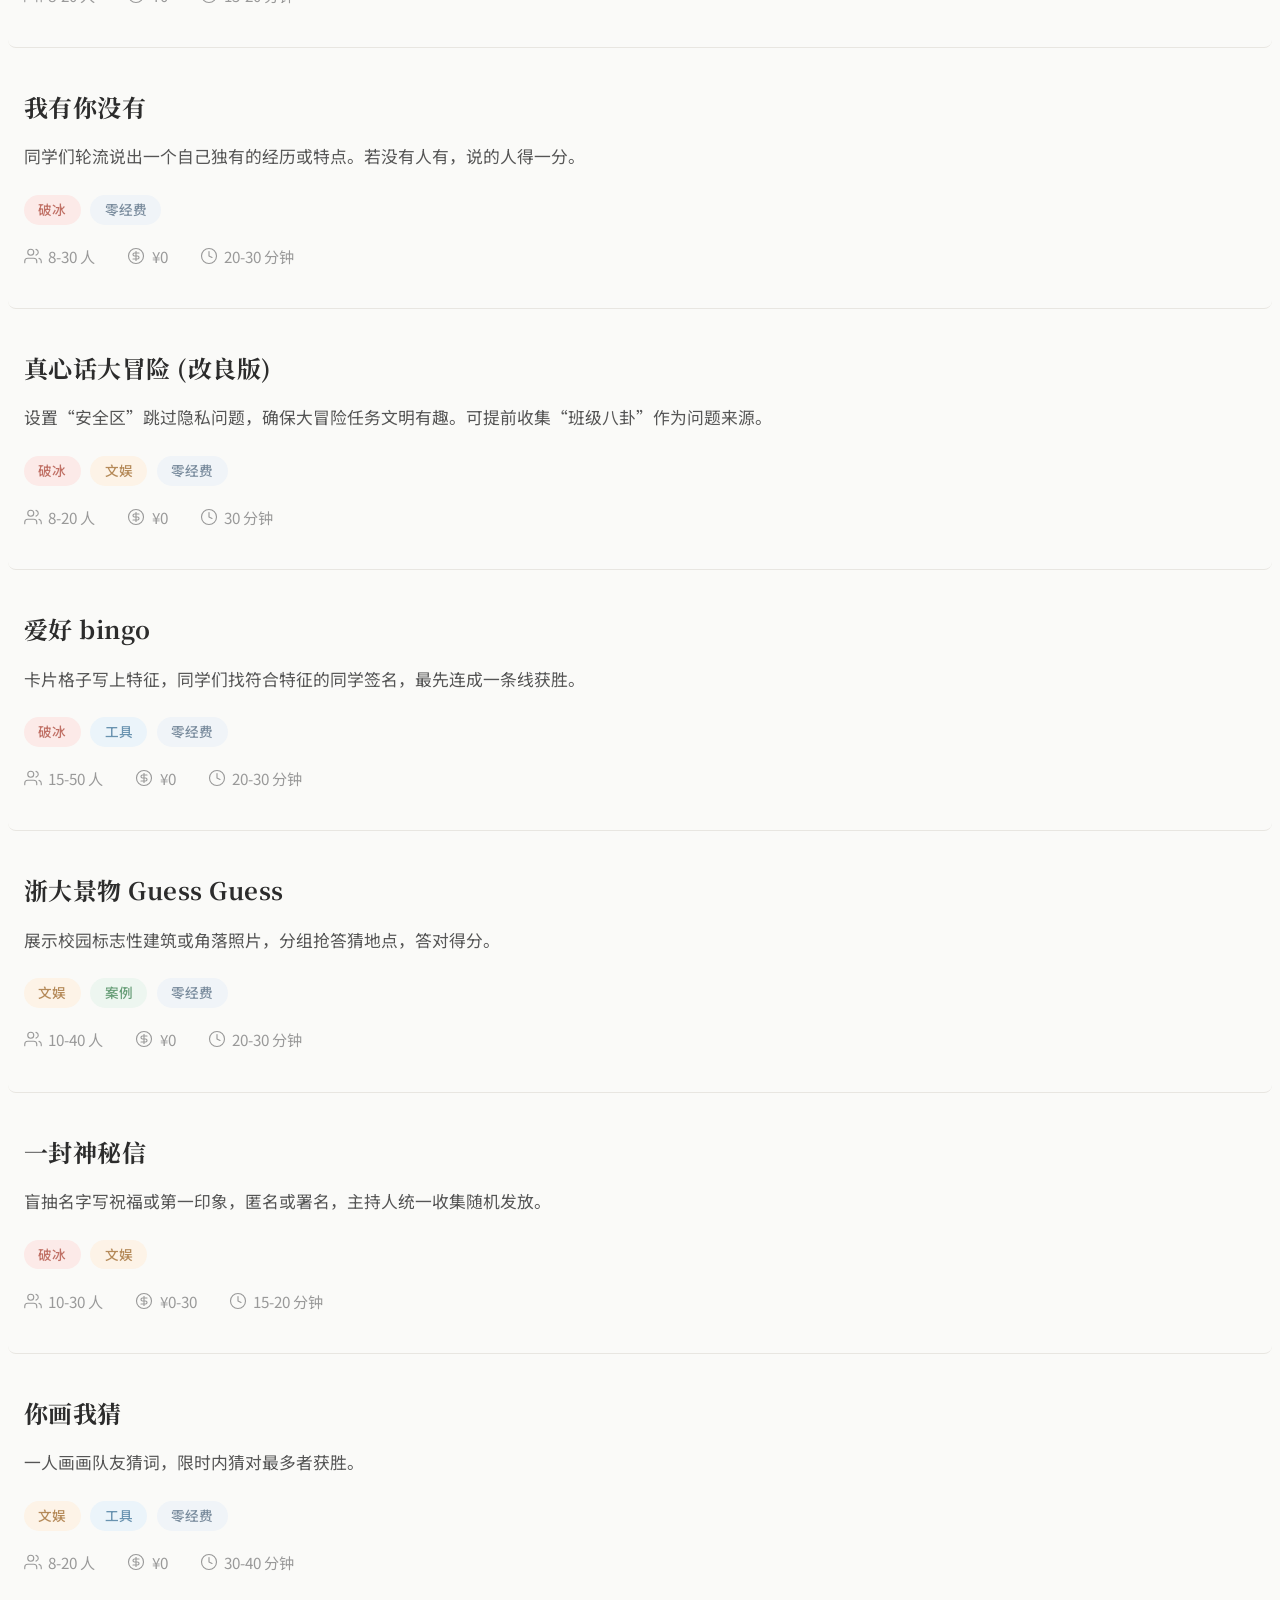
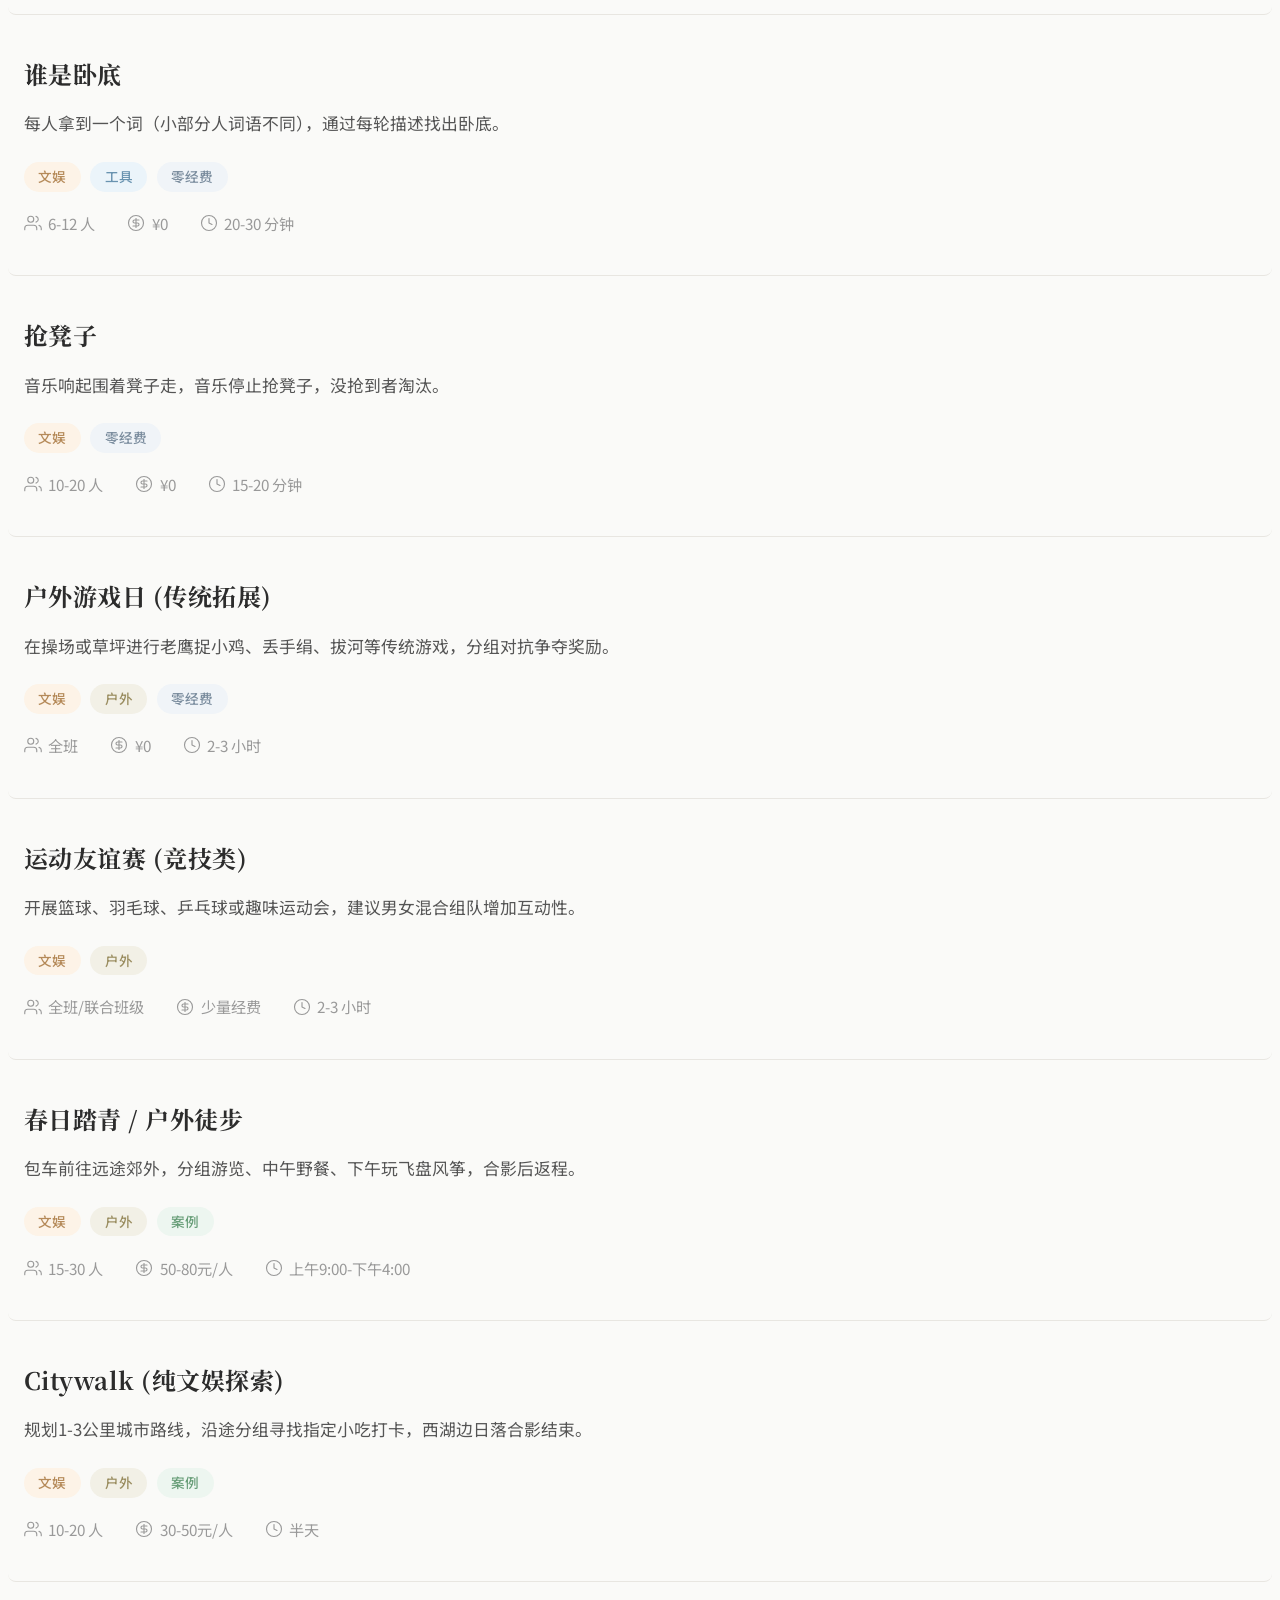
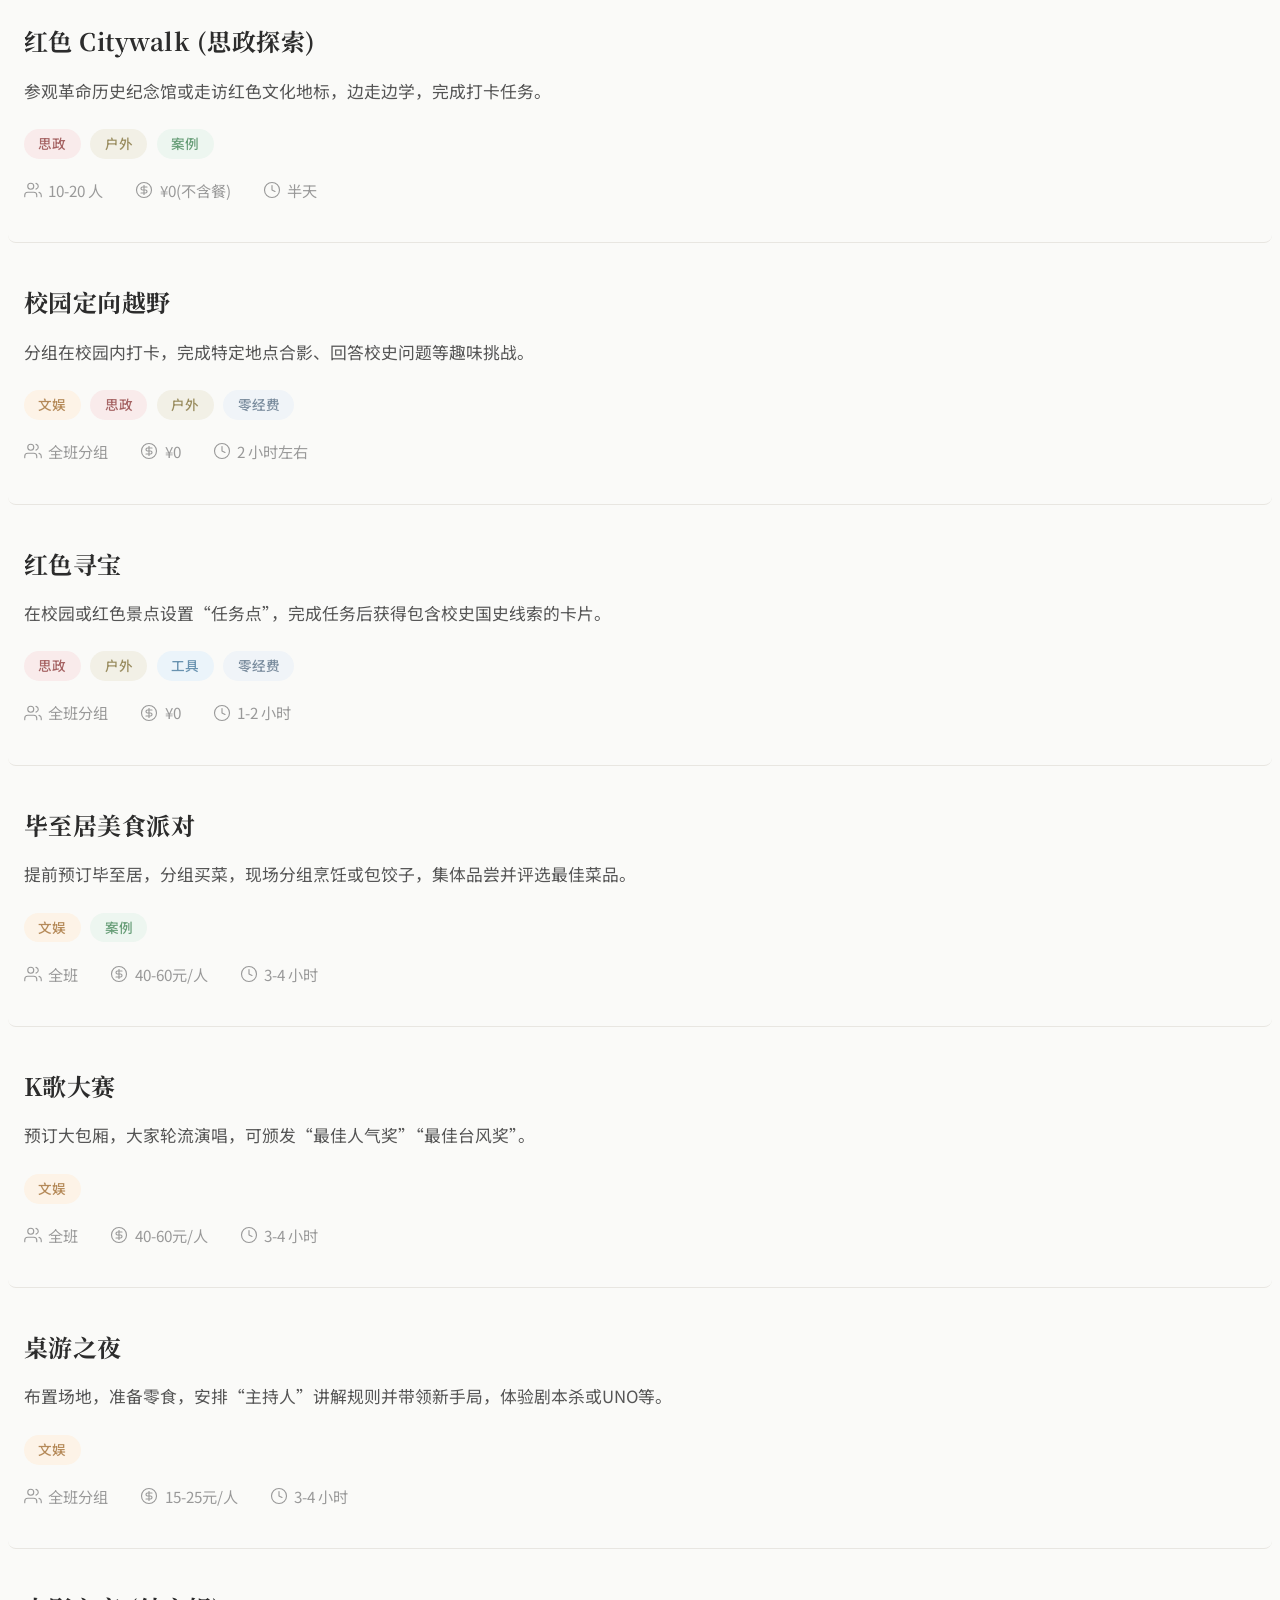
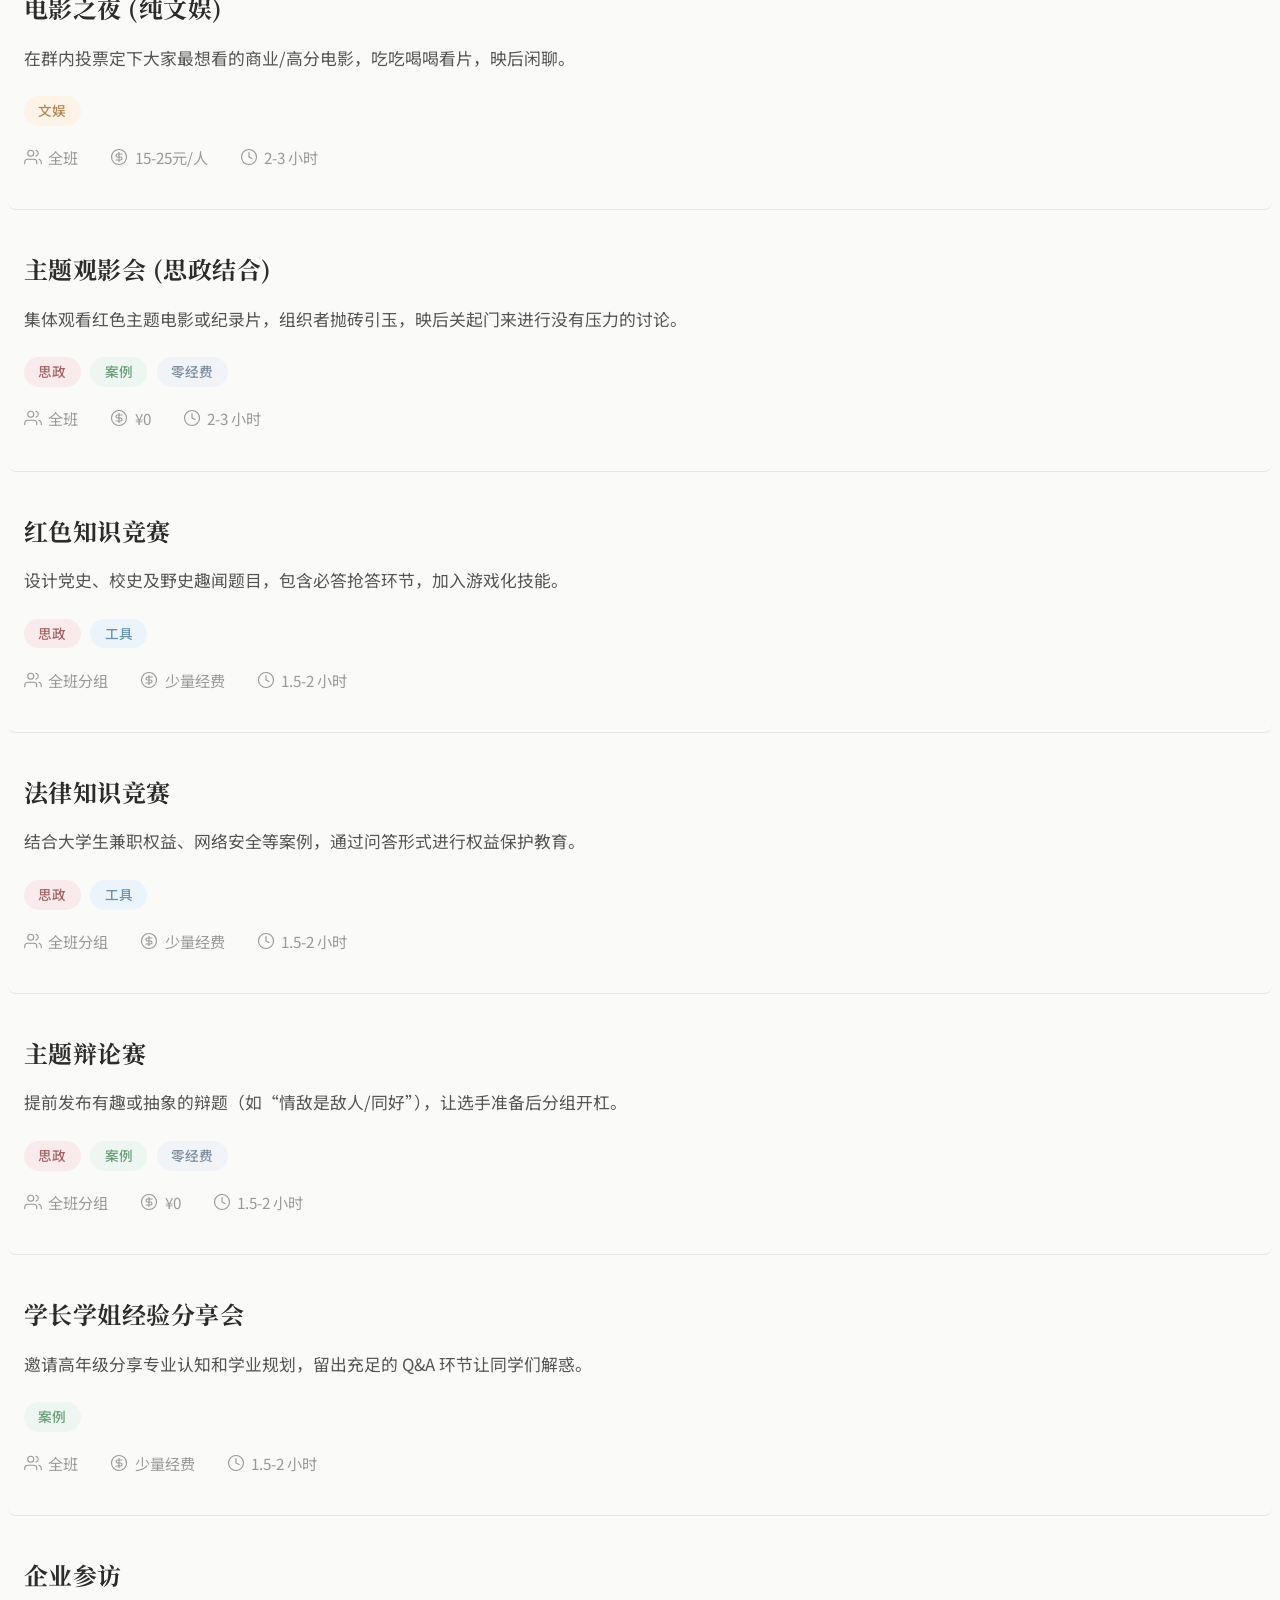
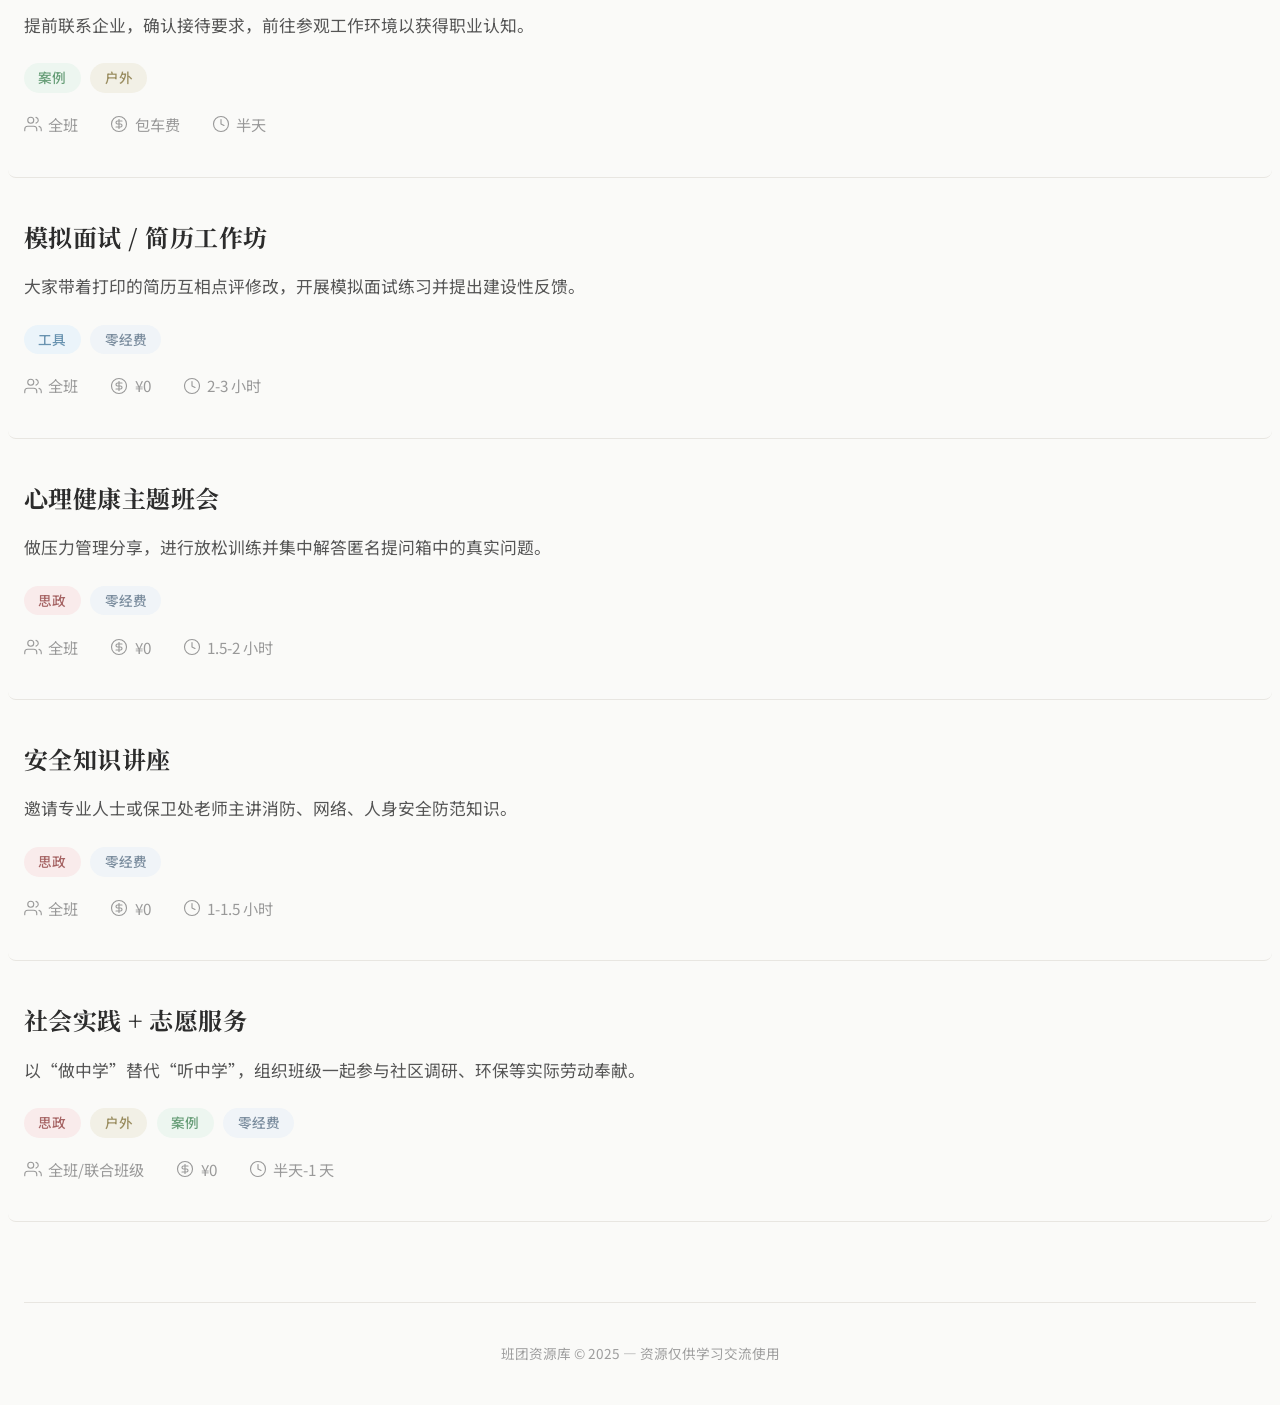
==== commit 7e9eae5b: "整合活动资源模块：合并PPT模板与策划案模板，新增活动方案独立入口 - 新增 resources.html 活动资源页（PPT模板 + 策划案模板双标签页） - 新增 proposals.js 策划案" ====
--- a/activities.html
+++ b/activities.html
@@ -100,7 +100,7 @@
                 <a href="index.html" class="header-logo">班团资源库</a>
                 <nav class="header-nav">
                     <a href="index.html" class="nav-link">首页</a>
-                    <a href="ppt.html" class="nav-link">PPT模板</a>
+                    <a href="resources.html" class="nav-link">活动资源</a>
                     <a href="activities.html" class="nav-link active">活动方案</a>
                 </nav>
             </div>
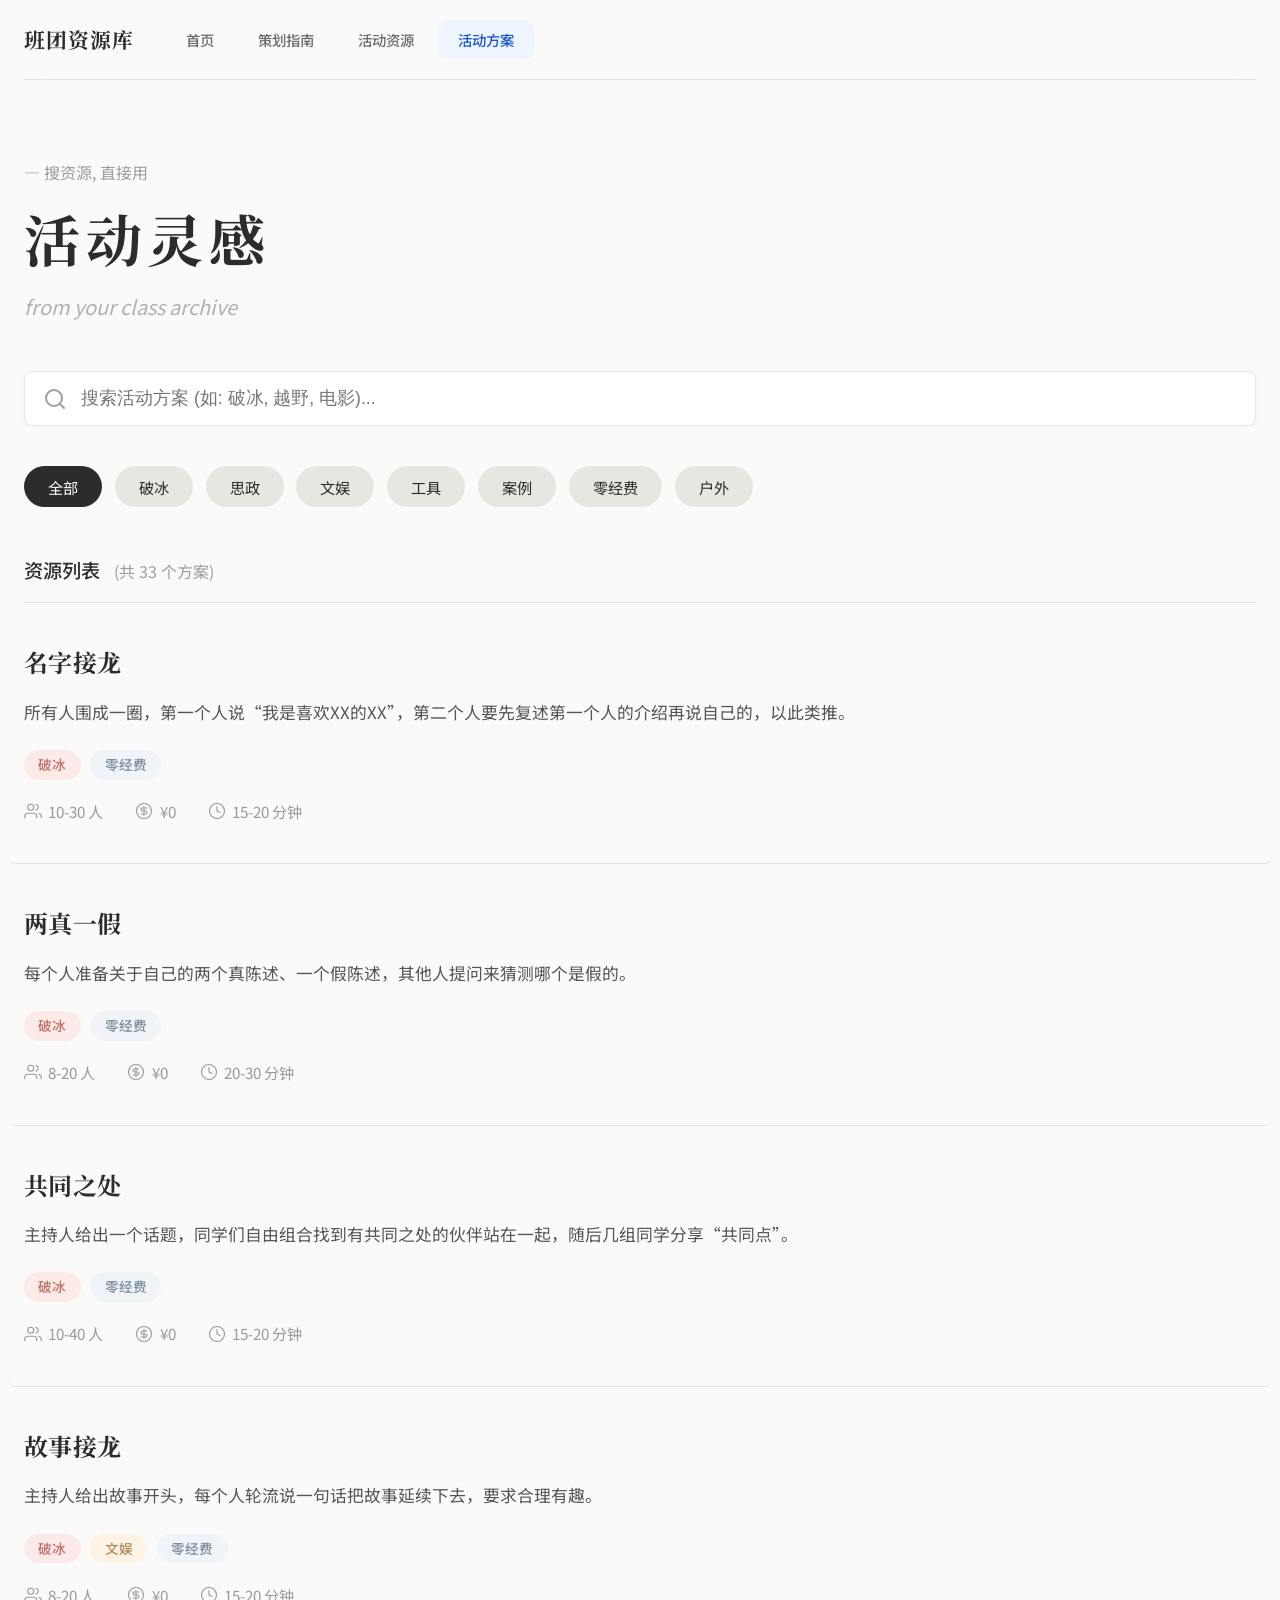
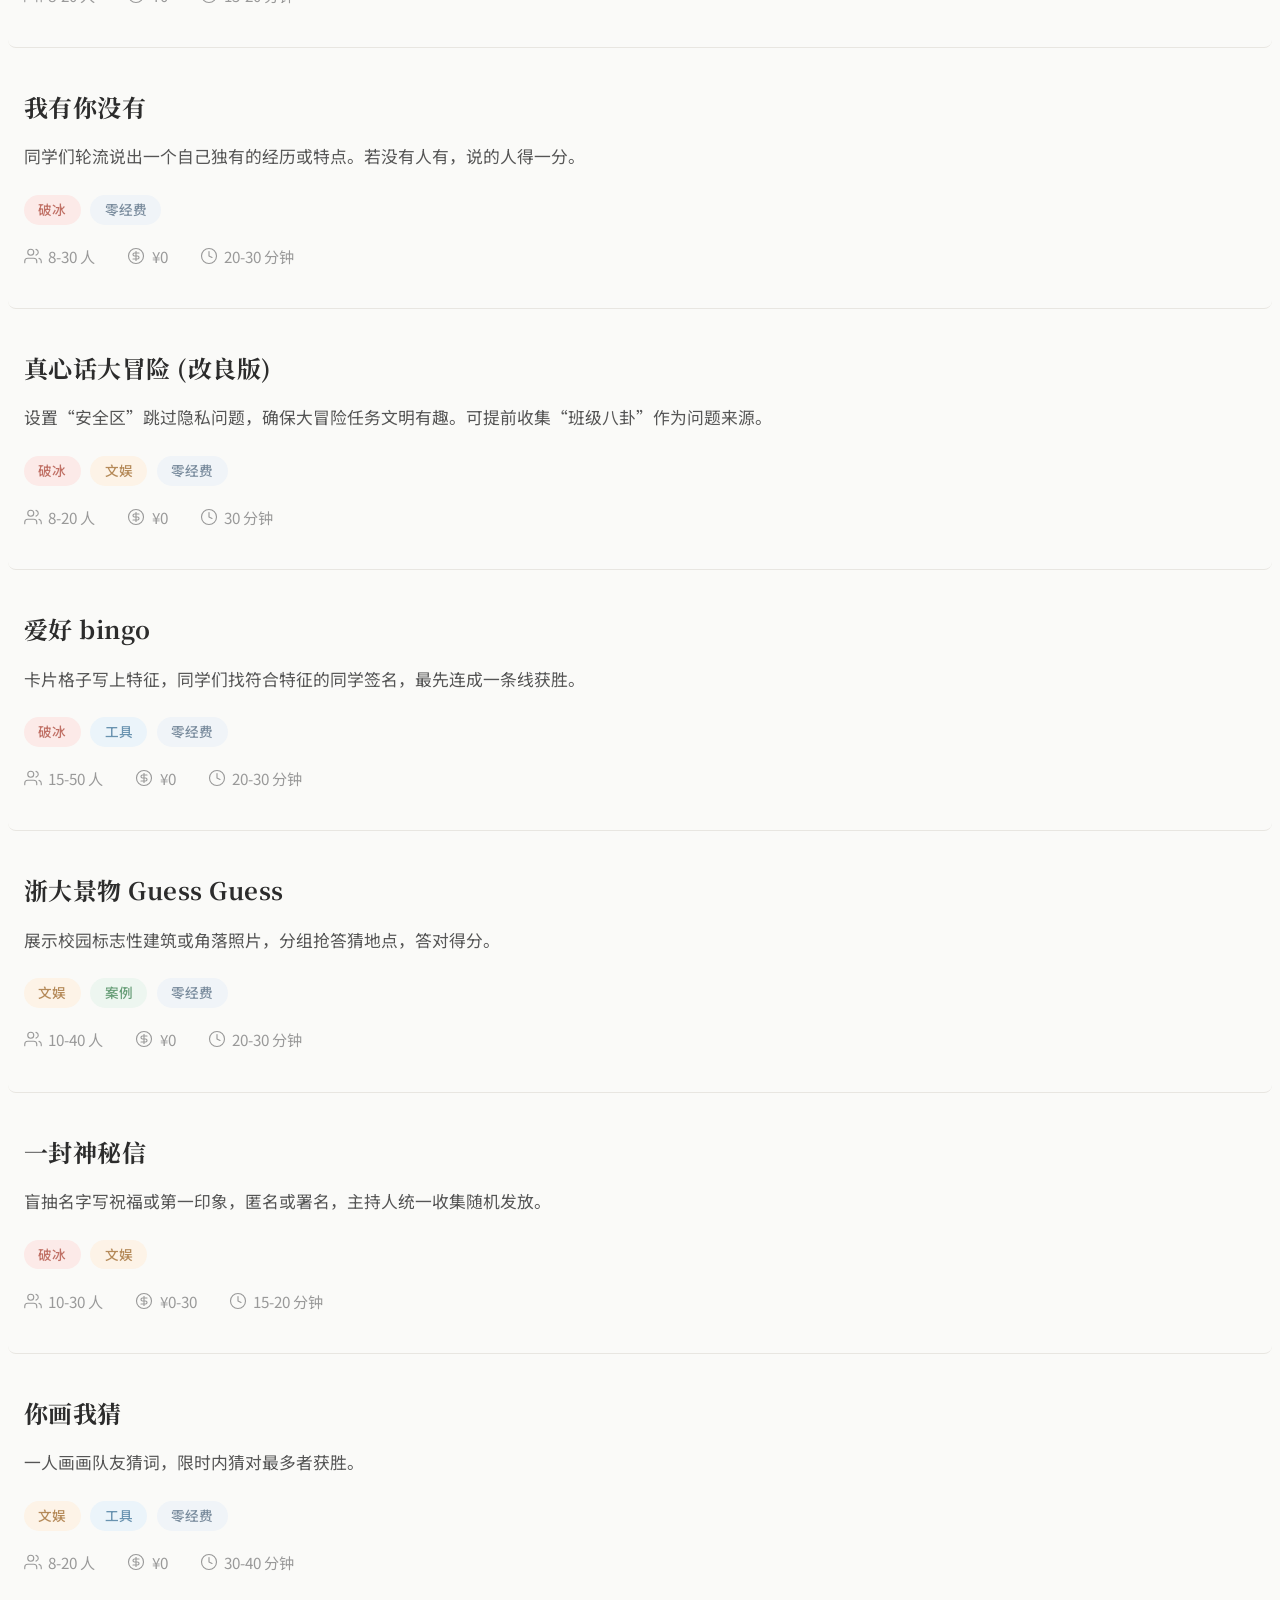
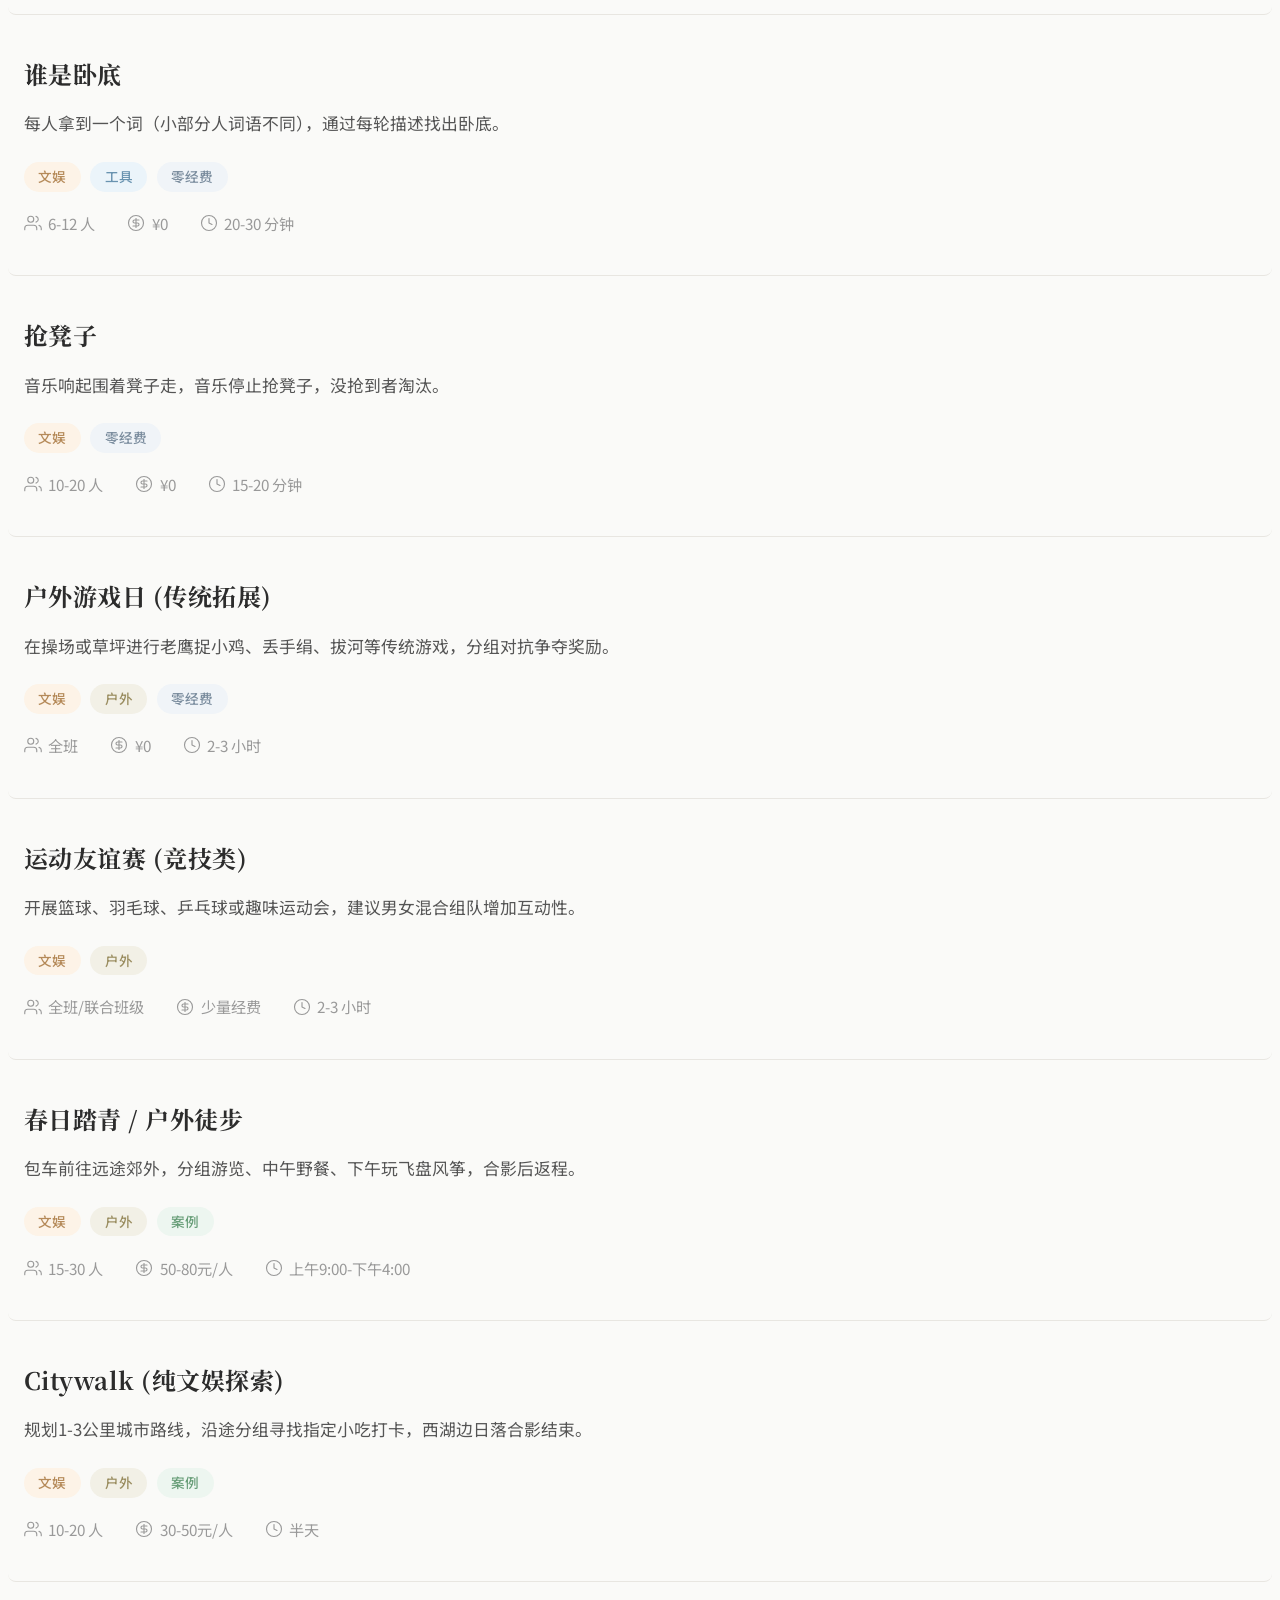
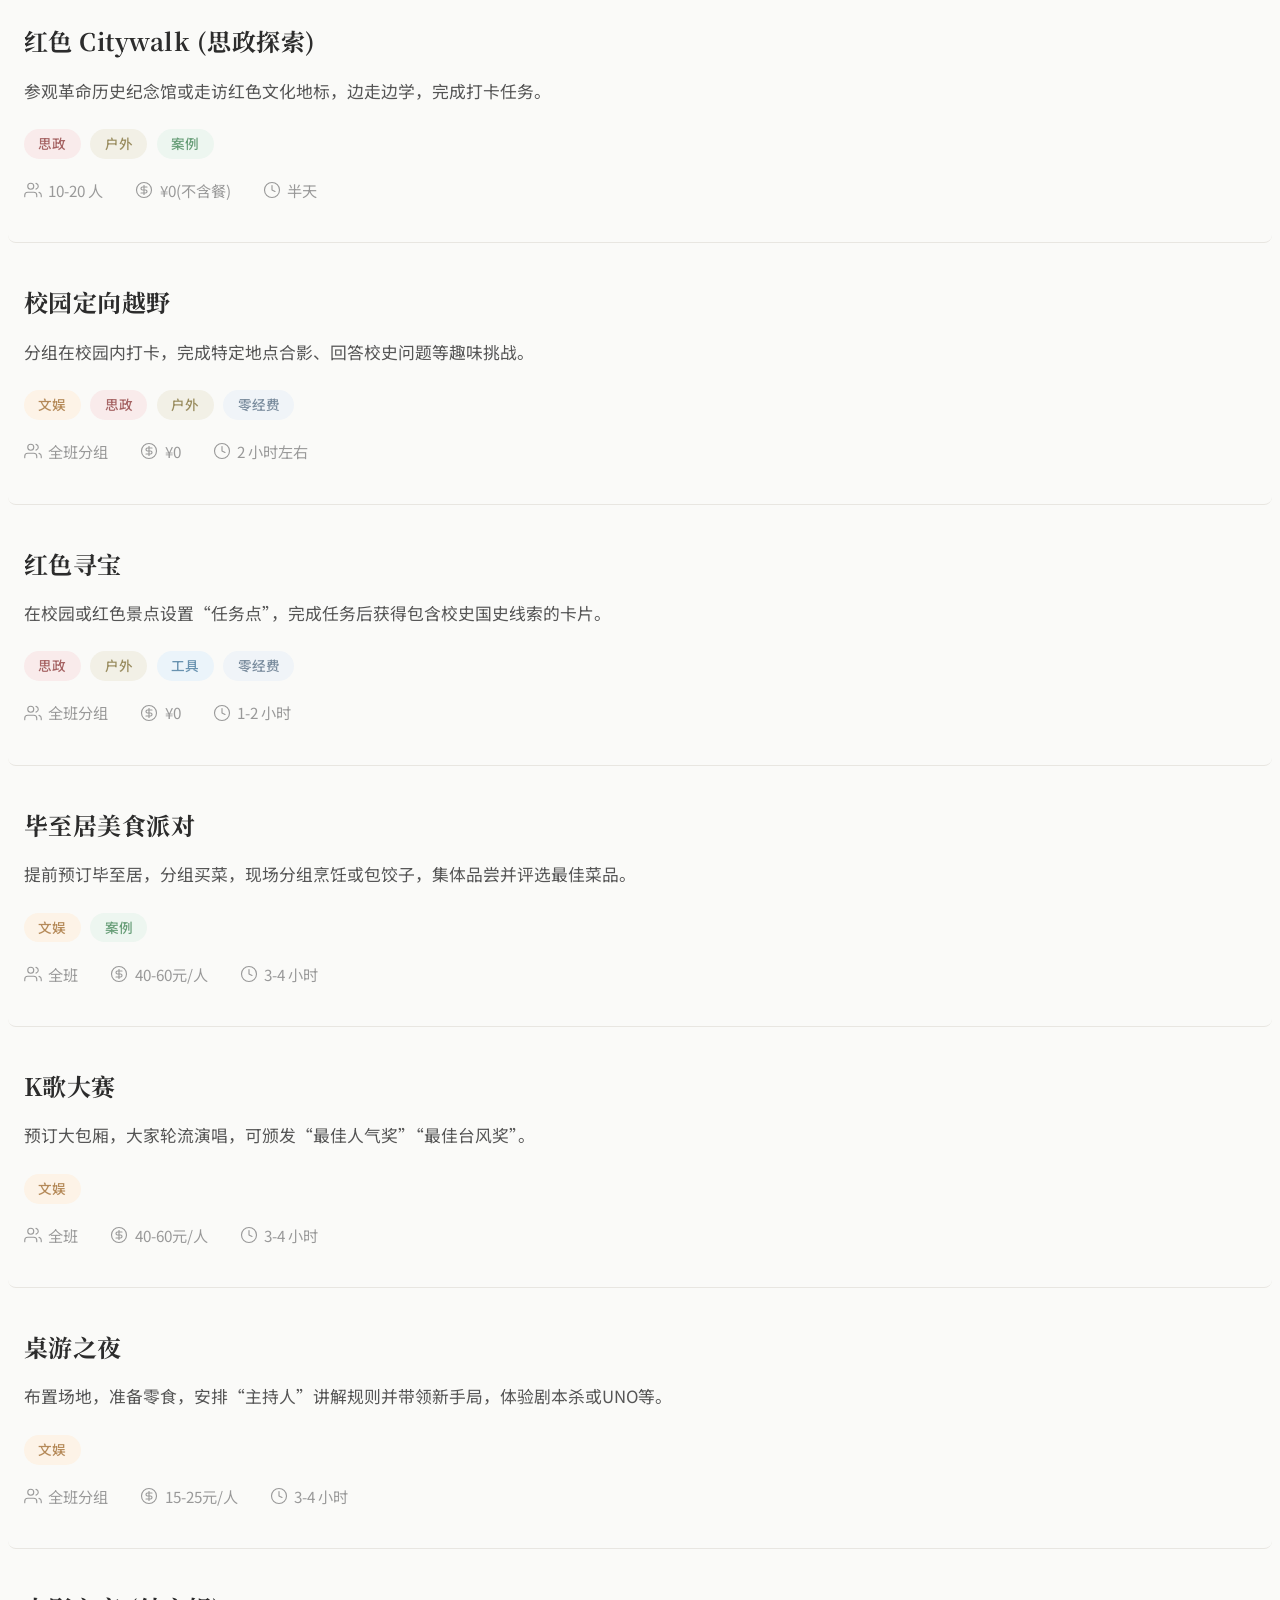
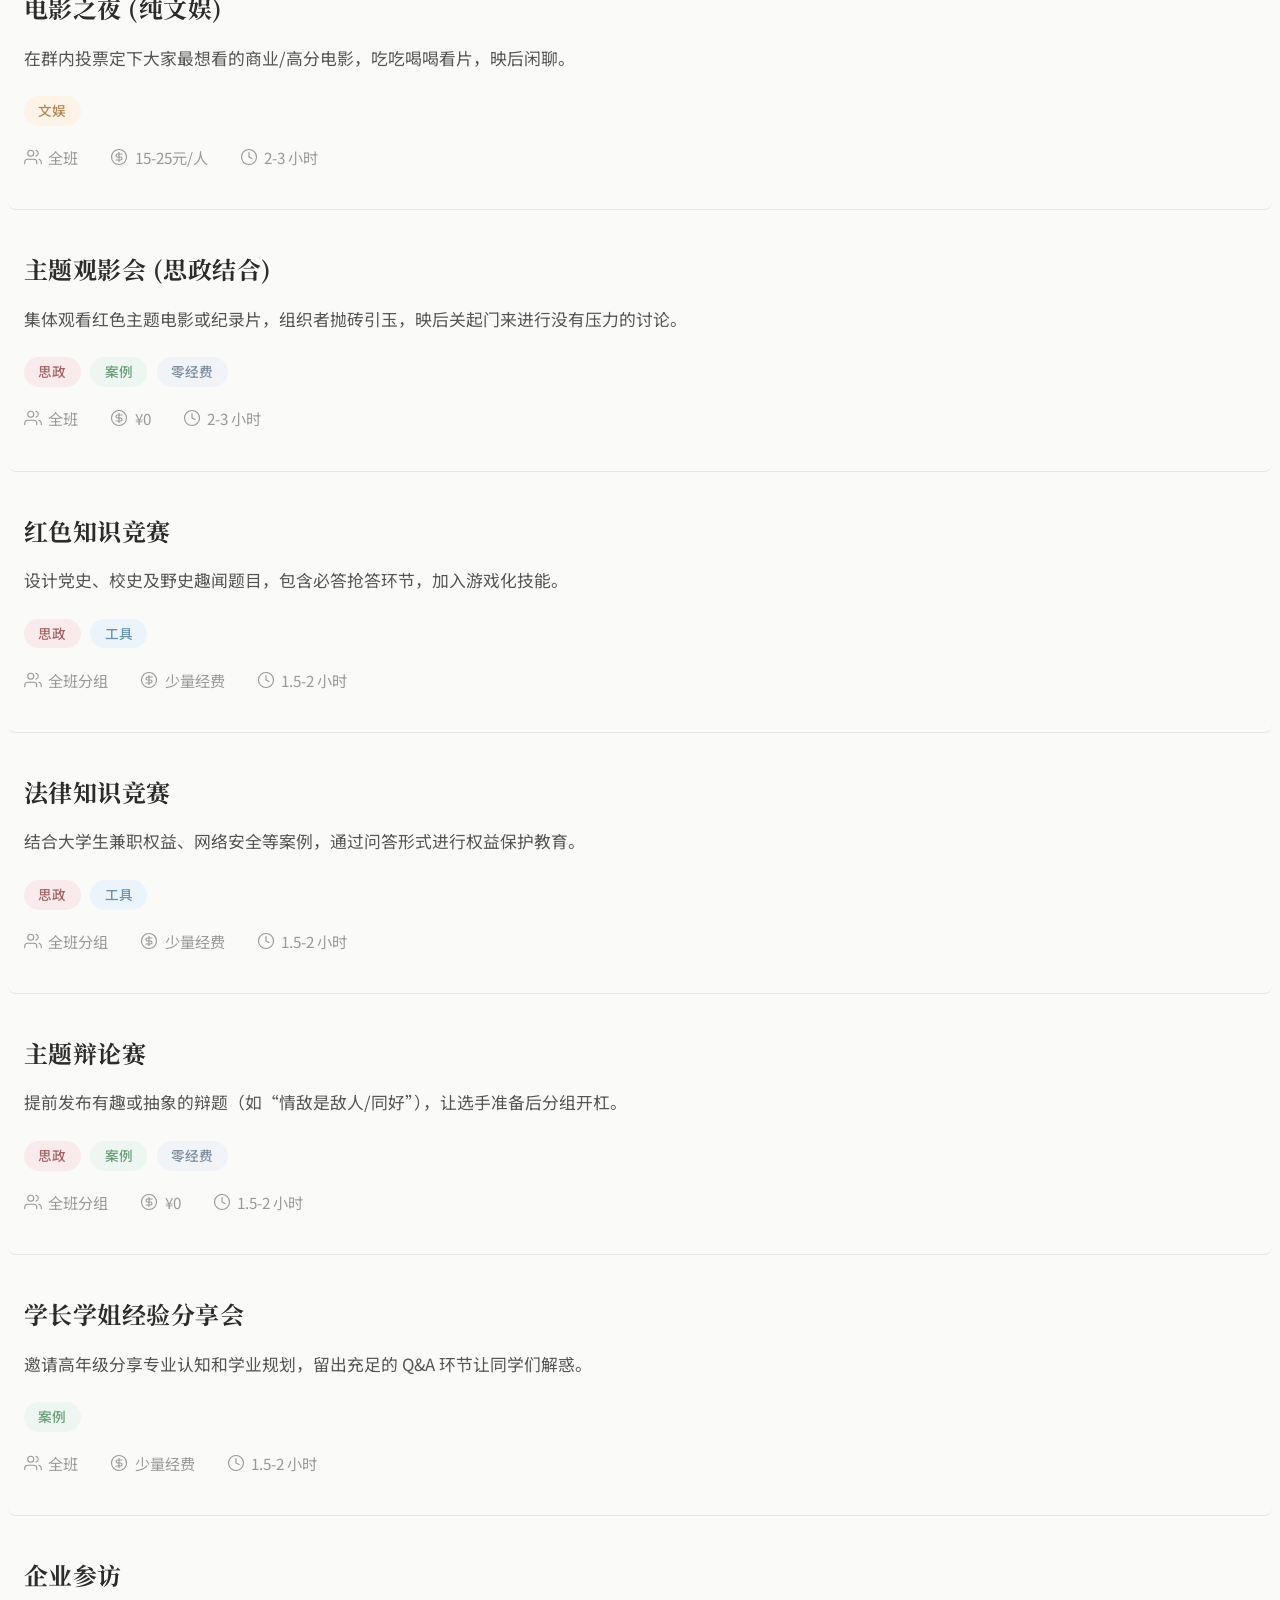
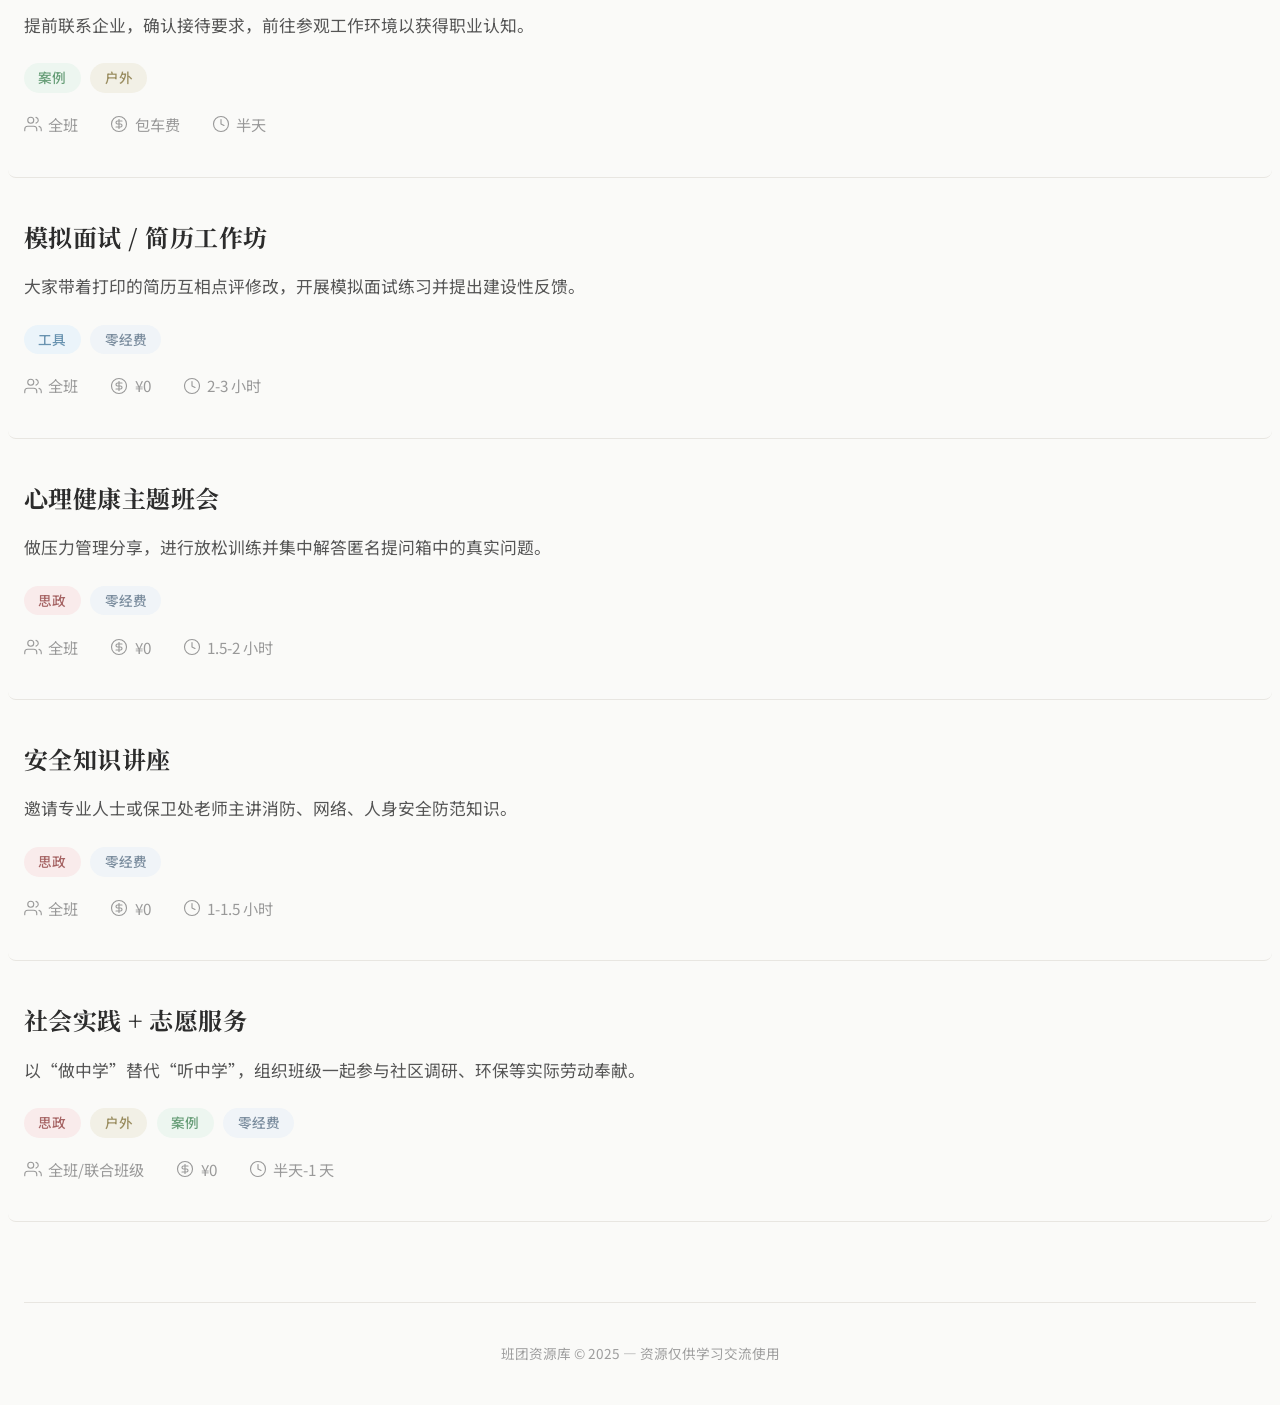
==== commit f1bf5b5b: "新增策划指南板块：班团组建活动指南 + 七大类型班会策划方案，置于导航首位" ====
--- a/activities.html
+++ b/activities.html
@@ -100,6 +100,7 @@
                 <a href="index.html" class="header-logo">班团资源库</a>
                 <nav class="header-nav">
                     <a href="index.html" class="nav-link">首页</a>
+                    <a href="guide.html" class="nav-link">策划指南</a>
                     <a href="resources.html" class="nav-link">活动资源</a>
                     <a href="activities.html" class="nav-link active">活动方案</a>
                 </nav>
